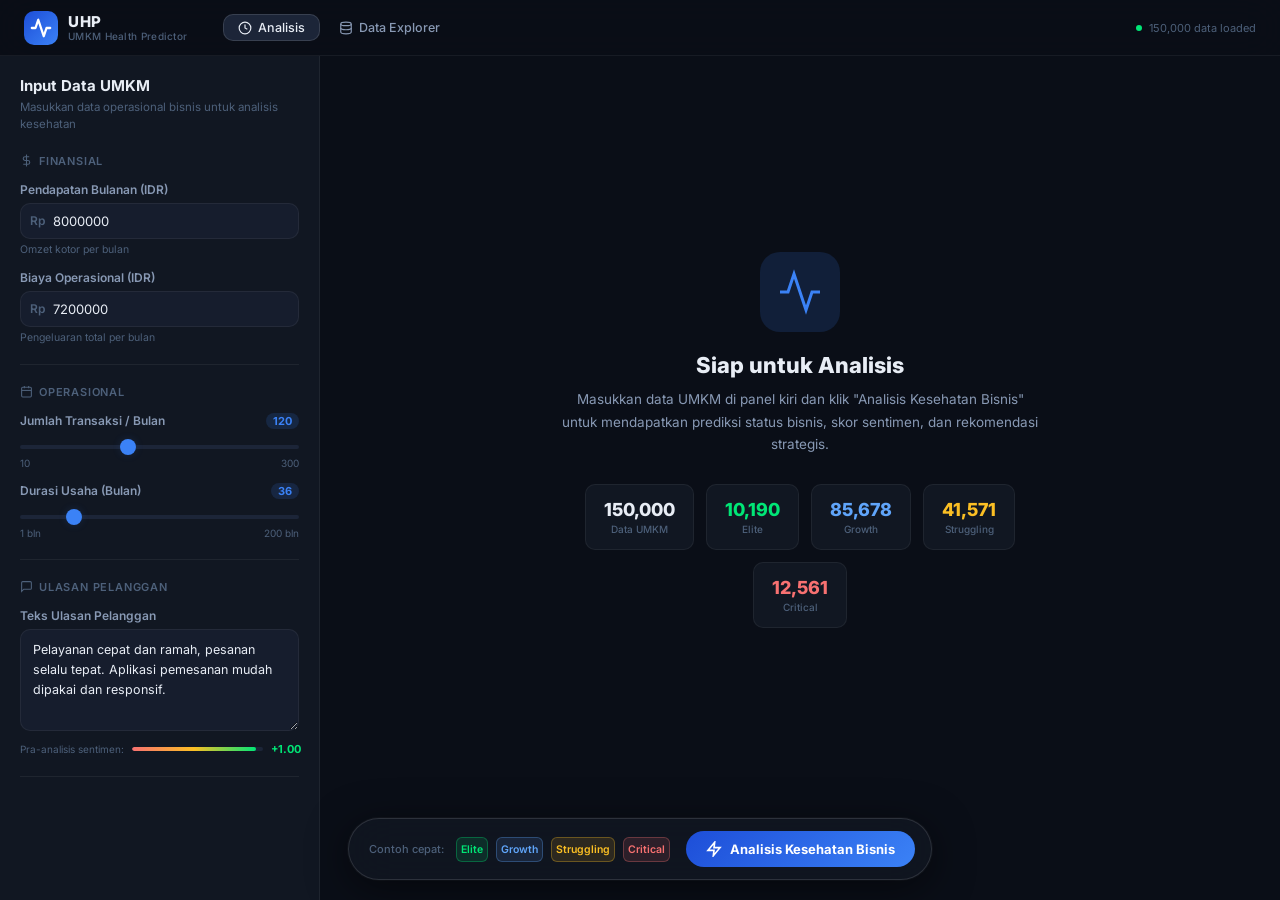
==== index.html @ 436ca7aa "first commit" ====
<!DOCTYPE html>
<html lang="id">
<head>
  <meta charset="UTF-8" />
  <meta name="viewport" content="width=device-width, initial-scale=1.0" />
  <title>UMKM Health Predictor | UHP Dashboard</title>
  <meta name="description" content="Prediksi kesehatan bisnis UMKM menggunakan AI — analisis finansial, sentimen pelanggan, dan klasifikasi status bisnis secara real-time." />
  <link rel="preconnect" href="https://fonts.googleapis.com" />
  <link rel="preconnect" href="https://fonts.gstatic.com" crossorigin />
  <link href="https://fonts.googleapis.com/css2?family=Inter:wght@300;400;500;600;700;800;900&display=swap" rel="stylesheet" />
  <link rel="stylesheet" href="index.css?v=2" />
</head>
<body>
  <!-- Header -->
  <header class="app-header">
    <div class="header-brand">
      <div class="brand-icon">
        <svg width="22" height="22" viewBox="0 0 24 24" fill="none" stroke="currentColor" stroke-width="2.5" stroke-linecap="round" stroke-linejoin="round">
          <polyline points="22 12 18 12 15 21 9 3 6 12 2 12"></polyline>
        </svg>
      </div>
      <div class="brand-text">
        <span class="brand-name">UHP</span>
        <span class="brand-sub">UMKM Health Predictor</span>
      </div>
    </div>
    <nav class="header-nav">
      <button class="nav-btn active" id="navPredict" onclick="switchTab('predict')">
        <svg width="14" height="14" viewBox="0 0 24 24" fill="none" stroke="currentColor" stroke-width="2"><circle cx="12" cy="12" r="10"/><polyline points="12 6 12 12 16 14"/></svg>
        Analisis
      </button>
      <button class="nav-btn" id="navData" onclick="switchTab('data')">
        <svg width="14" height="14" viewBox="0 0 24 24" fill="none" stroke="currentColor" stroke-width="2"><ellipse cx="12" cy="5" rx="9" ry="3"/><path d="M21 12c0 1.66-4 3-9 3s-9-1.34-9-3"/><path d="M3 5v14c0 1.66 4 3 9 3s9-1.34 9-3V5"/></svg>
        Data Explorer
      </button>
    </nav>
    <div class="header-status">
      <div class="status-dot"></div>
      <span id="dataStatus">Memuat data...</span>
    </div>
  </header>

  <!-- Main App -->
  <main class="app-main">
    <!-- ====== TAB: PREDICT ====== -->
    <section class="tab-panel active" id="tabPredict">
      <!-- LEFT SIDEBAR: Input Panel -->
      <aside class="sidebar">
        <div class="sidebar-header">
          <h2 class="sidebar-title">Input Data UMKM</h2>
          <p class="sidebar-desc">Masukkan data operasional bisnis untuk analisis kesehatan</p>
        </div>

        <div class="input-section">
          <div class="section-label">
            <svg width="13" height="13" viewBox="0 0 24 24" fill="none" stroke="currentColor" stroke-width="2"><line x1="12" y1="1" x2="12" y2="23"/><path d="M17 5H9.5a3.5 3.5 0 0 0 0 7h5a3.5 3.5 0 0 1 0 7H6"/></svg>
            Finansial
          </div>

          <div class="form-group">
            <label class="form-label" for="inputRevenue">Pendapatan Bulanan (IDR)</label>
            <div class="input-wrapper currency">
              <span class="input-prefix">Rp</span>
              <input type="number" id="inputRevenue" class="form-input" placeholder="10.000.000" min="0" step="100000" value="8000000" />
            </div>
            <span class="input-hint">Omzet kotor per bulan</span>
          </div>

          <div class="form-group">
            <label class="form-label" for="inputExpenses">Biaya Operasional (IDR)</label>
            <div class="input-wrapper currency">
              <span class="input-prefix">Rp</span>
              <input type="number" id="inputExpenses" class="form-input" placeholder="6.000.000" min="0" step="100000" value="7200000" />
            </div>
            <span class="input-hint">Pengeluaran total per bulan</span>
          </div>
        </div>

        <div class="input-section">
          <div class="section-label">
            <svg width="13" height="13" viewBox="0 0 24 24" fill="none" stroke="currentColor" stroke-width="2"><rect x="3" y="4" width="18" height="18" rx="2" ry="2"/><line x1="16" y1="2" x2="16" y2="6"/><line x1="8" y1="2" x2="8" y2="6"/><line x1="3" y1="10" x2="21" y2="10"/></svg>
            Operasional
          </div>

          <div class="form-group">
            <label class="form-label" for="inputTransactions">
              Jumlah Transaksi / Bulan
              <span class="slider-value" id="transactionVal">120</span>
            </label>
            <input type="range" id="inputTransactions" class="form-slider" min="10" max="300" step="5" value="120" oninput="updateSlider('transaction')" />
            <div class="slider-range"><span>10</span><span>300</span></div>
          </div>

          <div class="form-group">
            <label class="form-label" for="inputTenure">
              Durasi Usaha (Bulan)
              <span class="slider-value" id="tenureVal">36</span>
            </label>
            <input type="range" id="inputTenure" class="form-slider" min="1" max="200" step="1" value="36" oninput="updateSlider('tenure')" />
            <div class="slider-range"><span>1 bln</span><span>200 bln</span></div>
          </div>
        </div>

        <div class="input-section">
          <div class="section-label">
            <svg width="13" height="13" viewBox="0 0 24 24" fill="none" stroke="currentColor" stroke-width="2"><path d="M21 15a2 2 0 0 1-2 2H7l-4 4V5a2 2 0 0 1 2-2h14a2 2 0 0 1 2 2z"></path></svg>
            Ulasan Pelanggan
          </div>

          <div class="form-group">
            <label class="form-label" for="inputReview">Teks Ulasan Pelanggan</label>
            <textarea id="inputReview" class="form-textarea" rows="4" placeholder="Contoh: Pelayanan cepat dan ramah, pesanan selalu tepat. Kualitas produk konsisten dan harga masih masuk akal...">Pelayanan cepat dan ramah, pesanan selalu tepat. Aplikasi pemesanan mudah dipakai dan responsif.</textarea>
            <div class="review-meter">
              <div class="meter-label">Pra-analisis sentimen:</div>
              <div class="meter-bar">
                <div class="meter-fill" id="sentimentMeter"></div>
              </div>
              <span class="meter-score" id="sentimentPreview">+</span>
            </div>
          </div>
        </div>

        </aside>

      <!-- RIGHT MAIN PANEL: Results Dashboard -->
      <div class="main-panel">
        <!-- Empty state / Welcome -->
        <div class="welcome-state" id="welcomeState">
          <div class="welcome-icon">
            <svg width="48" height="48" viewBox="0 0 24 24" fill="none" stroke="currentColor" stroke-width="1.5"><polyline points="22 12 18 12 15 21 9 3 6 12 2 12"></polyline></svg>
          </div>
          <h3>Siap untuk Analisis</h3>
          <p>Masukkan data UMKM di panel kiri dan klik "Analisis Kesehatan Bisnis" untuk mendapatkan prediksi status bisnis, skor sentimen, dan rekomendasi strategis.</p>
          <div class="welcome-stats" id="welcomeStats">
            <div class="ws-card"><span class="ws-num" id="wsTotal">—</span><span class="ws-label">Data UMKM</span></div>
            <div class="ws-card"><span class="ws-num elite-color" id="wsElite">—</span><span class="ws-label">Elite</span></div>
            <div class="ws-card"><span class="ws-num growth-color" id="wsGrowth">—</span><span class="ws-label">Growth</span></div>
            <div class="ws-card"><span class="ws-num struggling-color" id="wsStruggling">—</span><span class="ws-label">Struggling</span></div>
            <div class="ws-card"><span class="ws-num critical-color" id="wsCritical">—</span><span class="ws-label">Critical</span></div>
          </div>
        </div>

        <!-- Results (hidden until analysis) -->
        <div class="results-panel" id="resultsPanel" style="display:none;">

          <!-- Row 1: Metric Cards -->
          <div class="metrics-row">
            <div class="metric-card" id="cardNetProfit">
              <div class="metric-icon profit-icon">
                <svg width="18" height="18" viewBox="0 0 24 24" fill="none" stroke="currentColor" stroke-width="2"><polyline points="23 6 13.5 15.5 8.5 10.5 1 18"/><polyline points="17 6 23 6 23 12"/></svg>
              </div>
              <div class="metric-body">
                <span class="metric-label">Net Profit</span>
                <span class="metric-value" id="metricNetProfit">Rp 0</span>
                <span class="metric-sub" id="metricNPM">Margin: 0%</span>
              </div>
              <div class="metric-trend" id="trendNetProfit"></div>
            </div>

            <div class="metric-card" id="cardSentiment">
              <div class="metric-icon sentiment-icon">
                <svg width="18" height="18" viewBox="0 0 24 24" fill="none" stroke="currentColor" stroke-width="2"><circle cx="12" cy="12" r="10"/><path d="M8 14s1.5 2 4 2 4-2 4-2"/><line x1="9" y1="9" x2="9.01" y2="9"/><line x1="15" y1="9" x2="15.01" y2="9"/></svg>
              </div>
              <div class="metric-body">
                <span class="metric-label">Sentiment Score</span>
                <span class="metric-value" id="metricSentiment">0.00</span>
                <span class="metric-sub" id="metricSentimentLabel">Netral</span>
              </div>
              <div class="sentiment-gauge-mini" id="sentimentGauge"></div>
            </div>

            <div class="metric-card" id="cardBurnRate">
              <div class="metric-icon burn-icon">
                <svg width="18" height="18" viewBox="0 0 24 24" fill="none" stroke="currentColor" stroke-width="2"><path d="M8.5 14.5A2.5 2.5 0 0 0 11 12c0-1.38-.5-2-1-3-1.072-2.143-.224-4.054 2-6 .5 2.5 2 4.9 4 6.5 2 1.6 3 3.5 3 5.5a7 7 0 1 1-14 0c0-1.153.433-2.294 1-3a2.5 2.5 0 0 0 2.5 2.5z"></path></svg>
              </div>
              <div class="metric-body">
                <span class="metric-label">Burn Rate Ratio</span>
                <span class="metric-value" id="metricBurnRate">0.00</span>
                <span class="metric-sub" id="metricBurnLabel">—</span>
              </div>
              <div class="metric-bar-mini">
                <div class="metric-bar-fill" id="burnRateBar"></div>
              </div>
            </div>
          </div>

          <!-- Row 2: Health Badge -->
          <div class="health-section">
            <div class="health-badge-card">
              <div class="badge-left">
                <div class="badge-label">Status Kesehatan Bisnis</div>
                <div class="health-badge" id="healthBadge">
                  <span class="badge-status-text" id="badgeText">—</span>
                </div>
                <div class="badge-desc" id="badgeDesc">—</div>
                <div class="badge-model-tag">
                  <svg width="10" height="10" viewBox="0 0 24 24" fill="none" stroke="currentColor" stroke-width="2"><circle cx="12" cy="12" r="10"/><line x1="12" y1="8" x2="12" y2="12"/><line x1="12" y1="16" x2="12.01" y2="16"/></svg>
                  Random Forest + XGBoost Ensemble
                </div>
              </div>
              <div class="badge-right">
                <div class="confidence-ring-container">
                  <svg class="confidence-svg" viewBox="0 0 120 120" width="120" height="120">
                    <circle class="ring-track" cx="60" cy="60" r="50" />
                    <circle class="ring-fill" id="confidenceRing" cx="60" cy="60" r="50"
                      stroke-dasharray="314" stroke-dashoffset="314" />
                  </svg>
                  <div class="confidence-center">
                    <span class="conf-pct" id="confidencePct">0%</span>
                    <span class="conf-label">Confidence</span>
                  </div>
                </div>
              </div>
            </div>
          </div>

          <!-- Row 3: Feature Importance + Insights -->
          <div class="bottom-row">
            <!-- Feature Importance Chart -->
            <div class="chart-card">
              <div class="card-header">
                <div class="card-title">
                  <svg width="14" height="14" viewBox="0 0 24 24" fill="none" stroke="currentColor" stroke-width="2"><line x1="18" y1="20" x2="18" y2="10"/><line x1="12" y1="20" x2="12" y2="4"/><line x1="6" y1="20" x2="6" y2="14"/></svg>
                  Feature Importance
                </div>
                <span class="card-subtitle">Faktor dominan prediksi</span>
              </div>
              <div class="chart-body" id="featureChart"></div>
            </div>

            <!-- Actionable Insights -->
            <div class="insights-card" id="insightsCard">
              <div class="card-header">
                <div class="card-title">
                  <svg width="14" height="14" viewBox="0 0 24 24" fill="none" stroke="currentColor" stroke-width="2"><circle cx="12" cy="12" r="10"/><line x1="12" y1="8" x2="12" y2="12"/><line x1="12" y1="16" x2="12.01" y2="16"/></svg>
                  Insight & Rekomendasi
                </div>
              </div>
              <div class="insight-body">
                <div class="insight-icon-big" id="insightIconBig"></div>
                <p class="insight-text" id="insightText">—</p>
                <div class="insight-actions" id="insightActions"></div>
              </div>
            </div>
          </div>
        </div>
      </div>
    </section>

    <!-- ====== FLOATING ACTION CARD ====== -->
    <div class="floating-action-card" id="floatingAction">
      <div class="fac-quick">
        <span class="fac-label">Contoh cepat:</span>
        <button onclick="quickFill('elite')" class="quick-btn elite">Elite</button>
        <button onclick="quickFill('growth')" class="quick-btn growth">Growth</button>
        <button onclick="quickFill('struggling')" class="quick-btn struggling">Struggling</button>
        <button onclick="quickFill('critical')" class="quick-btn critical">Critical</button>
      </div>
      <button class="analyze-btn" id="analyzeBtn" onclick="analyzeUMKM()">
        <span class="btn-icon">
          <svg width="16" height="16" viewBox="0 0 24 24" fill="none" stroke="currentColor" stroke-width="2.5"><polygon points="13 2 3 14 12 14 11 22 21 10 12 10 13 2"></polygon></svg>
        </span>
        <span class="btn-text">Analisis Kesehatan Bisnis</span>
        <div class="btn-loader" id="btnLoader"></div>
      </button>
    </div>

    <section class="tab-panel" id="tabData">
      <div class="explorer-layout">
        <!-- Summary Cards -->
        <div class="explorer-header">
          <h2 class="explorer-title">Data Explorer</h2>
          <p class="explorer-desc">Dataset UMKM sintetis — 150.000 entri bisnis</p>

          <div class="explorer-stats">
            <div class="exp-stat-card elite-border">
              <div class="exp-stat-num elite-color" id="expElite">—</div>
              <div class="exp-stat-label">Elite</div>
              <div class="exp-stat-bar"><div class="exp-bar-fill elite-bg" id="expEliteBar"></div></div>
            </div>
            <div class="exp-stat-card growth-border">
              <div class="exp-stat-num growth-color" id="expGrowth">—</div>
              <div class="exp-stat-label">Growth</div>
              <div class="exp-bar-fill growth-bg" id="expGrowthBar" style="height:4px;border-radius:2px;width:0%;margin-top:6px;"></div>
            </div>
            <div class="exp-stat-card struggling-border">
              <div class="exp-stat-num struggling-color" id="expStruggling">—</div>
              <div class="exp-stat-label">Struggling</div>
              <div class="exp-bar-fill struggling-bg" id="expStrugglingBar" style="height:4px;border-radius:2px;width:0%;margin-top:6px;"></div>
            </div>
            <div class="exp-stat-card critical-border">
              <div class="exp-stat-num critical-color" id="expCritical">—</div>
              <div class="exp-stat-label">Critical</div>
              <div class="exp-bar-fill critical-bg" id="expCriticalBar" style="height:4px;border-radius:2px;width:0%;margin-top:6px;"></div>
            </div>
          </div>
        </div>

        <!-- Filter Bar -->
        <div class="filter-bar">
          <div class="search-wrapper">
            <svg width="14" height="14" viewBox="0 0 24 24" fill="none" stroke="currentColor" stroke-width="2"><circle cx="11" cy="11" r="8"/><line x1="21" y1="21" x2="16.65" y2="16.65"/></svg>
            <input type="text" class="search-input" id="searchInput" placeholder="Cari ulasan, kelas..." oninput="filterData()" />
          </div>
          <select class="filter-select" id="classFilter" onchange="filterData()">
            <option value="">Semua Kelas</option>
            <option value="Elite">Elite</option>
            <option value="Growth">Growth</option>
            <option value="Struggling">Struggling</option>
            <option value="Critical">Critical</option>
          </select>
          <span class="filter-count" id="filterCount">—</span>
        </div>

        <!-- Data Table -->
        <div class="table-wrapper">
          <table class="data-table" id="dataTable">
            <thead>
              <tr>
                <th>ID</th>
                <th>Revenue</th>
                <th>NPM %</th>
                <th>Burn Rate</th>
                <th>Transaksi</th>
                <th>Rating</th>
                <th>Sentimen</th>
                <th>Kelas</th>
                <th>Ulasan</th>
              </tr>
            </thead>
            <tbody id="tableBody">
              <tr><td colspan="9" class="table-loading">Memuat data CSV...</td></tr>
            </tbody>
          </table>
        </div>

        <!-- Pagination -->
        <div class="pagination" id="pagination">
          <button class="page-btn" id="prevBtn" onclick="changePage(-1)">← Sebelumnya</button>
          <span class="page-info" id="pageInfo">Halaman 1</span>
          <button class="page-btn" id="nextBtn" onclick="changePage(1)">Berikutnya →</button>
        </div>
      </div>
    </section>
  </main>

  <script src="app.js?v=2"></script>
</body>
</html>
---- index.css ----
/* =============================================
   UMKM Health Predictor — Design System
   ============================================= */

/* --- Tokens & Variables --- */
:root {
  --bg-base: #0a0e17;
  --bg-panel: #111722;
  --bg-surface: #161d2d;
  --bg-elevated: #1c2538;
  --bg-hover: #212d42;

  --border-subtle: rgba(255,255,255,0.06);
  --border-strong: rgba(255,255,255,0.12);

  --text-primary: #e8edf5;
  --text-secondary: #8899b4;
  --text-muted: #4d607a;
  --text-inverse: #0a0e17;

  --accent-brand: #3b82f6;
  --accent-brand-dim: rgba(59, 130, 246, 0.15);

  /* Status Colors */
  --elite: #00e676;
  --elite-dim: rgba(0, 230, 118, 0.12);
  --elite-glow: rgba(0, 230, 118, 0.4);

  --growth: #60a5fa;
  --growth-dim: rgba(96, 165, 250, 0.12);
  --growth-glow: rgba(96, 165, 250, 0.4);

  --struggling: #fbbf24;
  --struggling-dim: rgba(251, 191, 36, 0.12);
  --struggling-glow: rgba(251, 191, 36, 0.4);

  --critical: #f87171;
  --critical-dim: rgba(248, 113, 113, 0.12);
  --critical-glow: rgba(248, 113, 113, 0.4);

  --radius-sm: 6px;
  --radius-md: 10px;
  --radius-lg: 14px;
  --radius-xl: 20px;

  --font: 'Inter', -apple-system, BlinkMacSystemFont, sans-serif;
  --shadow-card: 0 4px 24px rgba(0,0,0,0.4);
  --shadow-glow: 0 0 32px;
  --transition: all 0.2s cubic-bezier(0.4,0,0.2,1);
}

/* --- Reset & Base --- */
*, *::before, *::after { box-sizing: border-box; margin: 0; padding: 0; }

html { font-size: 14px; scroll-behavior: smooth; }

body {
  font-family: var(--font);
  background: var(--bg-base);
  color: var(--text-primary);
  min-height: 100vh;
  display: flex;
  flex-direction: column;
  overflow-x: hidden;
}

::-webkit-scrollbar { width: 5px; height: 5px; }
::-webkit-scrollbar-track { background: var(--bg-base); }
::-webkit-scrollbar-thumb { background: var(--bg-elevated); border-radius: 3px; }

/* =============================================
   HEADER
   ============================================= */
.app-header {
  position: sticky;
  top: 0;
  z-index: 100;
  display: flex;
  align-items: center;
  gap: 16px;
  padding: 0 24px;
  height: 56px;
  background: rgba(10, 14, 23, 0.9);
  backdrop-filter: blur(20px);
  -webkit-backdrop-filter: blur(20px);
  border-bottom: 1px solid var(--border-subtle);
}

.header-brand {
  display: flex;
  align-items: center;
  gap: 10px;
  flex-shrink: 0;
}

.brand-icon {
  width: 34px;
  height: 34px;
  background: linear-gradient(135deg, #1d4ed8, #3b82f6);
  border-radius: var(--radius-md);
  display: flex;
  align-items: center;
  justify-content: center;
  color: white;
  flex-shrink: 0;
}

.brand-text { display: flex; flex-direction: column; line-height: 1; gap: 2px; }
.brand-name { font-size: 15px; font-weight: 800; color: var(--text-primary); letter-spacing: 0.5px; }
.brand-sub { font-size: 10px; color: var(--text-muted); font-weight: 500; letter-spacing: 0.3px; }

.header-nav {
  display: flex;
  gap: 4px;
  margin-left: 20px;
}

.nav-btn {
  display: flex;
  align-items: center;
  gap: 6px;
  padding: 5px 14px;
  background: transparent;
  border: 1px solid transparent;
  border-radius: var(--radius-md);
  color: var(--text-secondary);
  font-family: var(--font);
  font-size: 12.5px;
  font-weight: 500;
  cursor: pointer;
  transition: var(--transition);
}

.nav-btn:hover { color: var(--text-primary); background: var(--bg-elevated); }
.nav-btn.active {
  color: var(--text-primary);
  background: var(--bg-elevated);
  border-color: var(--border-strong);
}

.header-status {
  margin-left: auto;
  display: flex;
  align-items: center;
  gap: 7px;
  font-size: 11px;
  color: var(--text-muted);
}

.status-dot {
  width: 6px;
  height: 6px;
  border-radius: 50%;
  background: var(--struggling);
  animation: pulse 2s infinite;
}

.status-dot.ready { background: var(--elite); animation: none; }

@keyframes pulse {
  0%, 100% { opacity: 1; }
  50% { opacity: 0.3; }
}

/* =============================================
   MAIN LAYOUT
   ============================================= */
.app-main {
  flex: 1;
  display: flex;
  flex-direction: column;
  overflow: auto;
}

.tab-panel {
  display: none;
  flex: 1;
  min-height: 0;
}

.tab-panel.active {
  display: flex;
}

#tabPredict {
  flex-direction: row;
  height: calc(100vh - 56px);
}

#tabData {
  flex-direction: column;
  overflow-y: auto;
}

/* =============================================
   SIDEBAR
   ============================================= */
.sidebar {
  width: 320px;
  flex-shrink: 0;
  background: var(--bg-panel);
  border-right: 1px solid var(--border-subtle);
  display: flex;
  flex-direction: column;
  gap: 0;
  overflow-y: auto;
  padding: 20px;
}

.sidebar-header { margin-bottom: 20px; }
.sidebar-title { font-size: 15px; font-weight: 700; color: var(--text-primary); margin-bottom: 4px; }
.sidebar-desc { font-size: 11.5px; color: var(--text-muted); line-height: 1.5; }

.input-section {
  margin-bottom: 20px;
  padding-bottom: 20px;
  border-bottom: 1px solid var(--border-subtle);
}

.section-label {
  display: flex;
  align-items: center;
  gap: 6px;
  font-size: 11px;
  font-weight: 600;
  color: var(--text-muted);
  letter-spacing: 0.8px;
  text-transform: uppercase;
  margin-bottom: 14px;
}

.form-group { margin-bottom: 14px; }
.form-group:last-child { margin-bottom: 0; }

.form-label {
  display: flex;
  align-items: center;
  justify-content: space-between;
  font-size: 12px;
  font-weight: 600;
  color: var(--text-secondary);
  margin-bottom: 6px;
}

.input-wrapper {
  position: relative;
  display: flex;
  align-items: center;
}

.input-prefix {
  position: absolute;
  left: 10px;
  font-size: 12px;
  font-weight: 600;
  color: var(--text-muted);
  pointer-events: none;
}

.form-input {
  width: 100%;
  padding: 9px 12px 9px 32px;
  background: var(--bg-surface);
  border: 1px solid var(--border-subtle);
  border-radius: var(--radius-md);
  color: var(--text-primary);
  font-family: var(--font);
  font-size: 13px;
  transition: var(--transition);
  outline: none;
  -moz-appearance: textfield;
  appearance: textfield;
}

.form-input::-webkit-inner-spin-button,
.form-input::-webkit-outer-spin-button { -webkit-appearance: none; }

.form-input:focus {
  border-color: var(--accent-brand);
  background: var(--bg-elevated);
  box-shadow: 0 0 0 3px var(--accent-brand-dim);
}

.input-hint {
  font-size: 10.5px;
  color: var(--text-muted);
  margin-top: 4px;
  display: block;
}

/* Slider */
.form-slider {
  width: 100%;
  height: 4px;
  -webkit-appearance: none;
  appearance: none;
  background: var(--bg-elevated);
  border-radius: 2px;
  outline: none;
  margin: 6px 0;
  cursor: pointer;
}

.form-slider::-webkit-slider-thumb {
  -webkit-appearance: none;
  width: 16px;
  height: 16px;
  border-radius: 50%;
  background: var(--accent-brand);
  cursor: pointer;
  box-shadow: 0 0 8px var(--accent-brand-dim);
  transition: var(--transition);
}

.form-slider::-webkit-slider-thumb:hover {
  transform: scale(1.2);
  box-shadow: 0 0 12px rgba(59,130,246,0.5);
}

.slider-value {
  font-size: 11px;
  font-weight: 700;
  color: var(--accent-brand);
  background: var(--accent-brand-dim);
  padding: 1px 7px;
  border-radius: 10px;
}

.slider-range {
  display: flex;
  justify-content: space-between;
  font-size: 10px;
  color: var(--text-muted);
  margin-top: 2px;
}

/* Textarea */
.form-textarea {
  width: 100%;
  padding: 10px 12px;
  background: var(--bg-surface);
  border: 1px solid var(--border-subtle);
  border-radius: var(--radius-md);
  color: var(--text-primary);
  font-family: var(--font);
  font-size: 12.5px;
  line-height: 1.6;
  resize: vertical;
  outline: none;
  transition: var(--transition);
}

.form-textarea:focus {
  border-color: var(--accent-brand);
  background: var(--bg-elevated);
  box-shadow: 0 0 0 3px var(--accent-brand-dim);
}

/* Sentiment Meter */
.review-meter { margin-top: 8px; display: flex; align-items: center; gap: 8px; }
.meter-label { font-size: 10px; color: var(--text-muted); flex-shrink: 0; }
.meter-bar {
  flex: 1;
  height: 4px;
  background: var(--bg-elevated);
  border-radius: 2px;
  overflow: hidden;
}
.meter-fill {
  height: 100%;
  width: 50%;
  background: linear-gradient(90deg, var(--critical), var(--struggling), var(--elite));
  border-radius: 2px;
  transition: width 0.4s ease;
}
.meter-score { font-size: 11px; font-weight: 700; color: var(--text-secondary); width: 28px; text-align: right; }

/* Analyze Button */
.analyze-btn {
  width: 100%;
  display: flex;
  align-items: center;
  justify-content: center;
  gap: 8px;
  padding: 13px;
  background: linear-gradient(135deg, #1d4ed8, #3b82f6);
  border: none;
  border-radius: var(--radius-lg);
  color: white;
  font-family: var(--font);
  font-size: 13.5px;
  font-weight: 700;
  cursor: pointer;
  transition: var(--transition);
  position: relative;
  overflow: hidden;
  margin-top: 4px;
}

.analyze-btn::before {
  content: '';
  position: absolute;
  inset: 0;
  background: linear-gradient(135deg, #2563eb, #60a5fa);
  opacity: 0;
  transition: opacity 0.2s;
}

.analyze-btn:hover::before { opacity: 1; }
.analyze-btn:hover { transform: translateY(-1px); box-shadow: 0 8px 24px rgba(59,130,246,0.4); }
.analyze-btn:active { transform: translateY(0); }

.btn-icon { position: relative; z-index: 1; display: flex; }
.btn-text { position: relative; z-index: 1; }

.btn-loader {
  position: absolute;
  right: 14px;
  width: 16px;
  height: 16px;
  border: 2px solid rgba(255,255,255,0.3);
  border-top-color: white;
  border-radius: 50%;
  display: none;
  animation: spin 0.8s linear infinite;
}

@keyframes spin { to { transform: rotate(360deg); } }

.analyze-btn.loading .btn-loader { display: block; }
.analyze-btn.loading .btn-icon { display: none; }

/* Quick Fill */
.quick-fill { margin-top: 12px; }
.quick-fill-label { font-size: 10.5px; color: var(--text-muted); margin-bottom: 6px; }
.quick-btns { display: grid; grid-template-columns: repeat(4, 1fr); gap: 6px; }

.quick-btn {
  padding: 5px 4px;
  border-radius: var(--radius-sm);
  border: 1px solid;
  font-family: var(--font);
  font-size: 10.5px;
  font-weight: 600;
  cursor: pointer;
  transition: var(--transition);
}

.quick-btn.elite { background: var(--elite-dim); border-color: rgba(0,230,118,0.3); color: var(--elite); }
.quick-btn.growth { background: var(--growth-dim); border-color: rgba(96,165,250,0.3); color: var(--growth); }
.quick-btn.struggling { background: var(--struggling-dim); border-color: rgba(251,191,36,0.3); color: var(--struggling); }
.quick-btn.critical { background: var(--critical-dim); border-color: rgba(248,113,113,0.3); color: var(--critical); }
.quick-btn:hover { filter: brightness(1.3); }

/* =============================================
   MAIN PANEL
   ============================================= */
.main-panel {
  flex: 1;
  overflow-y: auto;
  padding: 24px;
  padding-bottom: 100px; /* room for floating action card */
  display: flex;
  flex-direction: column;
}

/* Welcome State */
.welcome-state {
  flex: 1;
  display: flex;
  flex-direction: column;
  align-items: center;
  justify-content: center;
  text-align: center;
  padding: 40px;
  max-width: 560px;
  margin: auto;
}

.welcome-icon {
  width: 80px;
  height: 80px;
  background: var(--accent-brand-dim);
  border-radius: var(--radius-xl);
  display: flex;
  align-items: center;
  justify-content: center;
  color: var(--accent-brand);
  margin-bottom: 20px;
}

.welcome-state h3 { font-size: 22px; font-weight: 800; margin-bottom: 10px; }
.welcome-state p { color: var(--text-secondary); font-size: 13.5px; line-height: 1.7; margin-bottom: 28px; }

.welcome-stats {
  display: flex;
  gap: 12px;
  flex-wrap: wrap;
  justify-content: center;
}

.ws-card {
  background: var(--bg-panel);
  border: 1px solid var(--border-subtle);
  border-radius: var(--radius-md);
  padding: 14px 18px;
  display: flex;
  flex-direction: column;
  gap: 3px;
  min-width: 80px;
}

.ws-num { font-size: 18px; font-weight: 800; }
.ws-label { font-size: 10px; color: var(--text-muted); font-weight: 500; }

/* Results Panel */
.results-panel {
  display: flex;
  flex-direction: column;
  gap: 20px;
  flex: 1;
}

/* Metric Cards */
.metrics-row {
  display: grid;
  grid-template-columns: repeat(3, 1fr);
  gap: 16px;
}

.metric-card {
  background: var(--bg-panel);
  border: 1px solid var(--border-subtle);
  border-radius: var(--radius-lg);
  padding: 18px;
  display: flex;
  gap: 14px;
  align-items: flex-start;
  transition: var(--transition);
  position: relative;
  overflow: hidden;
  clip-path: inset(0 round var(--radius-lg));
}

.metric-card::before {
  content: '';
  position: absolute;
  top: 0; left: 0; right: 0;
  height: 2px;
  background: var(--metric-accent, var(--accent-brand));
  opacity: 0;
  transition: opacity 0.3s;
}

.metric-card.updated::before { opacity: 1; }

.metric-icon {
  width: 38px;
  height: 38px;
  border-radius: var(--radius-md);
  display: flex;
  align-items: center;
  justify-content: center;
  flex-shrink: 0;
}

.profit-icon { background: rgba(0,230,118,0.12); color: var(--elite); }
.sentiment-icon { background: rgba(96,165,250,0.12); color: var(--growth); }
.burn-icon { background: rgba(251,191,36,0.12); color: var(--struggling); }

.metric-body { flex: 1; min-width: 0; }
.metric-label { font-size: 10.5px; color: var(--text-muted); font-weight: 500; display: block; margin-bottom: 4px; }
.metric-value { font-size: 18px; font-weight: 800; display: block; margin-bottom: 2px; }
.metric-sub { font-size: 11px; color: var(--text-muted); display: block; }

.metric-trend {
  font-size: 11px;
  font-weight: 700;
  align-self: flex-start;
  padding: 2px 6px;
  border-radius: var(--radius-sm);
}

.sentiment-gauge-mini {
  width: 100%;
  height: 4px;
  background: var(--bg-elevated);
  border-radius: 2px;
  margin-top: 8px;
  overflow: hidden;
  position: relative;
}

.metric-bar-mini {
  width: 100%;
  height: 4px;
  background: var(--bg-elevated);
  border-radius: 2px;
  margin-top: 8px;
  overflow: hidden;
}

.metric-bar-fill {
  height: 100%;
  border-radius: 2px;
  transition: width 0.6s ease;
}

/* Health Badge */
.health-section { display: contents; }

.health-badge-card {
  background: var(--bg-panel);
  border: 1px solid var(--border-subtle);
  border-radius: var(--radius-xl);
  padding: 28px 32px;
  display: flex;
  gap: 32px;
  align-items: center;
  position: relative;
  overflow: hidden;
  transition: var(--transition);
}

.health-badge-card::before {
  content: '';
  position: absolute;
  inset: 0;
  opacity: 0.04;
  background: radial-gradient(circle at 70% 50%, var(--badge-color, #3b82f6), transparent 60%);
  pointer-events: none;
}

.badge-left { flex: 1; }
.badge-label { font-size: 11px; color: var(--text-muted); font-weight: 500; text-transform: uppercase; letter-spacing: 0.8px; margin-bottom: 12px; }

.health-badge {
  margin-bottom: 10px;
}

.badge-status-text {
  font-size: 48px;
  font-weight: 900;
  letter-spacing: -1px;
  line-height: 1;
  text-shadow: 0 0 40px currentColor;
  display: block;
}

.badge-desc {
  font-size: 13px;
  color: var(--text-secondary);
  line-height: 1.6;
  max-width: 400px;
  margin-bottom: 14px;
}

.badge-model-tag {
  display: inline-flex;
  align-items: center;
  gap: 5px;
  font-size: 10px;
  color: var(--text-muted);
  background: var(--bg-surface);
  border: 1px solid var(--border-subtle);
  padding: 4px 10px;
  border-radius: 20px;
}

.badge-right { flex-shrink: 0; }

/* Confidence Ring */
.confidence-ring-container {
  position: relative;
  display: flex;
  align-items: center;
  justify-content: center;
}

.confidence-svg { transform: rotate(-90deg); }

.ring-track {
  fill: none;
  stroke: var(--bg-elevated);
  stroke-width: 8;
}

.ring-fill {
  fill: none;
  stroke-width: 8;
  stroke-linecap: round;
  stroke: var(--elite);
  transition: stroke-dashoffset 1s cubic-bezier(0.4,0,0.2,1), stroke 0.4s;
}

.confidence-center {
  position: absolute;
  display: flex;
  flex-direction: column;
  align-items: center;
  gap: 2px;
}

.conf-pct { font-size: 22px; font-weight: 900; line-height: 1; }
.conf-label { font-size: 9px; color: var(--text-muted); font-weight: 500; text-transform: uppercase; letter-spacing: 0.5px; }

/* Bottom Row */
.bottom-row {
  display: grid;
  grid-template-columns: 1.2fr 1fr;
  gap: 16px;
}

.chart-card, .insights-card {
  background: var(--bg-panel);
  border: 1px solid var(--border-subtle);
  border-radius: var(--radius-lg);
  padding: 20px;
  display: flex;
  flex-direction: column;
}

.card-header {
  display: flex;
  align-items: flex-start;
  justify-content: space-between;
  margin-bottom: 16px;
}

.card-title {
  display: flex;
  align-items: center;
  gap: 6px;
  font-size: 12.5px;
  font-weight: 700;
  color: var(--text-primary);
}

.card-subtitle { font-size: 10.5px; color: var(--text-muted); margin-top: 2px; }

.chart-body { flex: 1; display: flex; flex-direction: column; gap: 10px; }

/* Feature Importance Bars */
.fi-row {
  display: flex;
  align-items: center;
  gap: 10px;
}

.fi-label {
  width: 110px;
  font-size: 11px;
  color: var(--text-secondary);
  flex-shrink: 0;
  text-align: right;
}

.fi-bar-track {
  flex: 1;
  height: 8px;
  background: var(--bg-elevated);
  border-radius: 4px;
  overflow: hidden;
}

.fi-bar-fill {
  height: 100%;
  border-radius: 4px;
  transition: width 0.8s cubic-bezier(0.4,0,0.2,1);
}

.fi-pct {
  width: 32px;
  font-size: 11px;
  font-weight: 700;
  color: var(--text-secondary);
  text-align: right;
  flex-shrink: 0;
}

/* Insights */
.insight-body { flex: 1; display: flex; flex-direction: column; gap: 12px; }
.insight-icon-big { font-size: 32px; line-height: 1; }
.insight-text { font-size: 13px; color: var(--text-secondary); line-height: 1.7; }

.insight-actions { display: flex; flex-direction: column; gap: 6px; margin-top: 4px; }

.insight-action-item {
  display: flex;
  align-items: center;
  gap: 8px;
  padding: 8px 10px;
  background: var(--bg-surface);
  border-radius: var(--radius-md);
  border: 1px solid var(--border-subtle);
  font-size: 11.5px;
  color: var(--text-secondary);
}

.insight-action-item .tag {
  font-size: 9.5px;
  font-weight: 700;
  padding: 2px 6px;
  border-radius: 4px;
  text-transform: uppercase;
  flex-shrink: 0;
}

/* Color Helpers */
.elite-color { color: var(--elite) !important; }
.growth-color { color: var(--growth) !important; }
.struggling-color { color: var(--struggling) !important; }
.critical-color { color: var(--critical) !important; }

.elite-bg { background: var(--elite) !important; }
.growth-bg { background: var(--growth) !important; }
.struggling-bg { background: var(--struggling) !important; }
.critical-bg { background: var(--critical) !important; }

/* =============================================
   DATA EXPLORER
   ============================================= */
.explorer-layout {
  display: flex;
  flex-direction: column;
  padding: 24px;
  gap: 20px;
  max-width: 1400px;
  width: 100%;
  margin: 0 auto;
}

.explorer-header { margin-bottom: 20px; }
.explorer-title { font-size: 20px; font-weight: 800; margin-bottom: 4px; }
.explorer-desc { font-size: 12.5px; color: var(--text-muted); margin-bottom: 20px; }

.explorer-stats {
  display: grid;
  grid-template-columns: repeat(4, 1fr);
  gap: 14px;
}

.exp-stat-card {
  background: var(--bg-panel);
  border: 1px solid var(--border-subtle);
  border-radius: var(--radius-lg);
  padding: 18px 20px;
  border-left: 3px solid;
}

.elite-border { border-left-color: var(--elite); }
.growth-border { border-left-color: var(--growth); }
.struggling-border { border-left-color: var(--struggling); }
.critical-border { border-left-color: var(--critical); }

.exp-stat-num { font-size: 24px; font-weight: 900; margin-bottom: 4px; }
.exp-stat-label { font-size: 11px; color: var(--text-muted); font-weight: 500; }

/* Filter Bar */
.filter-bar {
  display: flex;
  align-items: center;
  gap: 12px;
}

.search-wrapper {
  position: relative;
  display: flex;
  align-items: center;
  flex: 1;
  max-width: 320px;
}

.search-wrapper svg {
  position: absolute;
  left: 10px;
  color: var(--text-muted);
  pointer-events: none;
}

.search-input {
  width: 100%;
  padding: 8px 12px 8px 32px;
  background: var(--bg-panel);
  border: 1px solid var(--border-subtle);
  border-radius: var(--radius-md);
  color: var(--text-primary);
  font-family: var(--font);
  font-size: 12.5px;
  outline: none;
  transition: var(--transition);
}

.search-input:focus { border-color: var(--accent-brand); }

.filter-select {
  padding: 8px 12px;
  background: var(--bg-panel);
  border: 1px solid var(--border-subtle);
  border-radius: var(--radius-md);
  color: var(--text-primary);
  font-family: var(--font);
  font-size: 12.5px;
  outline: none;
  cursor: pointer;
}

.filter-count {
  font-size: 11px;
  color: var(--text-muted);
  white-space: nowrap;
}

/* Table */
.table-wrapper {
  background: var(--bg-panel);
  border: 1px solid var(--border-subtle);
  border-radius: var(--radius-lg);
  overflow: hidden;
}

.data-table {
  width: 100%;
  border-collapse: collapse;
  font-size: 12px;
}

.data-table th {
  background: var(--bg-surface);
  padding: 11px 14px;
  text-align: left;
  font-size: 10.5px;
  font-weight: 700;
  color: var(--text-muted);
  text-transform: uppercase;
  letter-spacing: 0.6px;
  border-bottom: 1px solid var(--border-subtle);
  white-space: nowrap;
}

.data-table td {
  padding: 10px 14px;
  border-bottom: 1px solid var(--border-subtle);
  color: var(--text-secondary);
  vertical-align: middle;
}

.data-table tbody tr:last-child td { border-bottom: none; }
.data-table tbody tr:hover td { background: var(--bg-surface); }

.table-loading {
  text-align: center;
  color: var(--text-muted);
  padding: 40px !important;
}

.review-cell {
  max-width: 260px;
  overflow: hidden;
  text-overflow: ellipsis;
  white-space: nowrap;
  color: var(--text-muted);
  font-size: 11px;
}

.class-badge {
  display: inline-block;
  padding: 2px 8px;
  border-radius: 10px;
  font-size: 10.5px;
  font-weight: 700;
  text-transform: uppercase;
}

.class-elite { background: var(--elite-dim); color: var(--elite); }
.class-growth { background: var(--growth-dim); color: var(--growth); }
.class-struggling { background: var(--struggling-dim); color: var(--struggling); }
.class-critical { background: var(--critical-dim); color: var(--critical); }

/* Pagination */
.pagination {
  display: flex;
  align-items: center;
  justify-content: center;
  gap: 16px;
}

.page-btn {
  padding: 7px 16px;
  background: var(--bg-panel);
  border: 1px solid var(--border-subtle);
  border-radius: var(--radius-md);
  color: var(--text-secondary);
  font-family: var(--font);
  font-size: 12px;
  font-weight: 600;
  cursor: pointer;
  transition: var(--transition);
}

.page-btn:hover { background: var(--bg-elevated); color: var(--text-primary); border-color: var(--border-strong); }
.page-btn:disabled { opacity: 0.4; cursor: not-allowed; }

.page-info { font-size: 12px; color: var(--text-muted); }

/* =============================================
   FLOATING ACTION CARD
   ============================================= */
.floating-action-card {
  position: fixed;
  bottom: 20px;
  left: 50%;
  transform: translateX(-50%);
  z-index: 200;
  display: flex;
  align-items: center;
  gap: 16px;
  padding: 12px 16px 12px 20px;
  background: rgba(17, 23, 34, 0.85);
  backdrop-filter: blur(24px);
  -webkit-backdrop-filter: blur(24px);
  border: 1px solid var(--border-strong);
  border-radius: 999px;
  box-shadow: 0 8px 40px rgba(0,0,0,0.5), 0 0 0 1px rgba(255,255,255,0.04);
  transition: opacity 0.25s, transform 0.25s;
  white-space: nowrap;
}

.floating-action-card.hidden {
  opacity: 0;
  pointer-events: none;
  transform: translateX(-50%) translateY(12px);
}

.fac-quick {
  display: flex;
  align-items: center;
  gap: 8px;
}

.fac-label {
  font-size: 11px;
  color: var(--text-muted);
  font-weight: 500;
  margin-right: 4px;
}

/* Override analyze-btn width inside floating card */
.floating-action-card .analyze-btn {
  width: auto;
  padding: 10px 20px;
  border-radius: 999px;
  font-size: 13px;
  margin-top: 0;
  flex-shrink: 0;
}

/* Separator between quick-fill and button */
.fac-divider {
  width: 1px;
  height: 24px;
  background: var(--border-strong);
  flex-shrink: 0;
}

/* =============================================
   ANIMATIONS & STATES
   ============================================= */
@keyframes fadeIn { from { opacity: 0; transform: translateY(8px); } to { opacity: 1; transform: translateY(0); } }
@keyframes slideIn { from { opacity: 0; transform: translateX(-10px); } to { opacity: 1; transform: translateX(0); } }
@keyframes glowPulse { 0%, 100% { box-shadow: 0 0 20px var(--badge-glow, transparent); } 50% { box-shadow: 0 0 40px var(--badge-glow, transparent); } }

.results-panel { animation: fadeIn 0.4s ease; }
.metric-card { animation: fadeIn 0.3s ease backwards; }
.metric-card:nth-child(1) { animation-delay: 0.05s; }
.metric-card:nth-child(2) { animation-delay: 0.1s; }
.metric-card:nth-child(3) { animation-delay: 0.15s; }

.health-badge-card.animated { animation: glowPulse 3s ease infinite; }

/* =============================================
   RESPONSIVE — Full Breakpoint System
   =============================================
   Breakpoints:
   xl: ≥1400px  (wide desktop)
   lg: ≤1100px  (laptop)
   md: ≤900px   (tablet landscape)
   sm: ≤768px   (tablet portrait)
   xs: ≤640px   (large mobile)
   xxs: ≤480px  (small mobile)
   ============================================= */

/* --- Wide Desktop (≥1400px) --- */
@media (min-width: 1400px) {
  .sidebar { width: 360px; }
  .badge-status-text { font-size: 56px; }
  .health-badge-card { padding: 32px 40px; }
  .metrics-row { gap: 20px; }
  .bottom-row { gap: 20px; }
}

/* --- Laptop (≤1100px) --- */
@media (max-width: 1100px) {
  .sidebar { width: 290px; padding: 16px; }
  .main-panel { padding: 18px; }
  .badge-status-text { font-size: 40px; }
  .health-badge-card { padding: 22px 24px; gap: 20px; }
  .conf-pct { font-size: 18px; }
  .confidence-svg { width: 100px; height: 100px; }
  .bottom-row { grid-template-columns: 1fr 1fr; }
}

/* --- Tablet Landscape (≤900px) --- */
@media (max-width: 900px) {
  .sidebar { width: 260px; padding: 14px; }
  .sidebar-title { font-size: 13.5px; }

  .metrics-row { grid-template-columns: 1fr; gap: 10px; }
  .bottom-row { grid-template-columns: 1fr; }

  .health-badge-card { flex-direction: column; gap: 16px; align-items: flex-start; padding: 20px; }
  .badge-right { align-self: center; }
  .badge-status-text { font-size: 40px; }

  .fi-label { width: 90px; font-size: 10.5px; }

  .explorer-stats { grid-template-columns: repeat(2, 1fr); }
  .review-cell { max-width: 160px; }

  /* Header compact */
  .brand-sub { display: none; }
}

/* --- Tablet Portrait (≤768px) --- */
@media (max-width: 768px) {
  .app-header { padding: 0 16px; gap: 10px; }
  .nav-btn { padding: 5px 10px; font-size: 11.5px; }

  /* Predict tab: stack vertically */
  #tabPredict { flex-direction: column; height: auto; overflow-y: auto; }

  .sidebar {
    width: 100%;
    border-right: none;
    border-bottom: 1px solid var(--border-subtle);
    max-height: none;
    overflow-y: visible;
    padding: 16px;
  }

  /* Two-column form layout on tablet */
  .input-section {
    display: grid;
    grid-template-columns: 1fr 1fr;
    gap: 0 16px;
  }
  .input-section .section-label {
    grid-column: 1 / -1;
  }
  .input-section .form-group:last-child { margin-bottom: 14px; }

  .main-panel { padding: 16px; overflow-y: visible; }

  .metrics-row { grid-template-columns: repeat(3, 1fr); gap: 10px; }
  .metric-value { font-size: 15px; }
  .metric-icon { width: 32px; height: 32px; }

  .health-badge-card { flex-direction: row; flex-wrap: wrap; }
  .badge-status-text { font-size: 36px; }
  .confidence-svg { width: 90px; height: 90px; }
  .conf-pct { font-size: 16px; }

  .bottom-row { grid-template-columns: 1fr; }

  /* Data explorer */
  .filter-bar { flex-wrap: wrap; }
  .search-wrapper { max-width: 100%; }
  /* Hide less important table columns on tablet */
  .data-table th:nth-child(6),
  .data-table td:nth-child(6) { display: none; }
}

/* --- Large Mobile (≤640px) --- */
@media (max-width: 640px) {
  html { font-size: 13px; }

  .app-header { height: 50px; }
  #tabPredict { height: auto; }

  .sidebar { padding: 14px; }
  /* Revert two-column form to single on mobile */
  .input-section { display: block; }
  .quick-btns { grid-template-columns: repeat(2, 1fr); }

  .main-panel { padding: 14px; }
  .results-panel { gap: 12px; }

  /* Metrics: 1-column on mobile */
  .metrics-row { grid-template-columns: 1fr; gap: 10px; }
  .metric-card { padding: 14px; }

  .health-badge-card { flex-direction: column; align-items: flex-start; padding: 18px; gap: 16px; }
  .badge-status-text { font-size: 32px; }
  .badge-right { align-self: center; }
  .confidence-svg { width: 100px; height: 100px; }

  .fi-label { width: 80px; font-size: 10px; }

  .bottom-row { grid-template-columns: 1fr; gap: 12px; }
  .chart-card, .insights-card { padding: 14px; }

  /* Data Explorer */
  .explorer-layout { padding: 14px; gap: 14px; }
  .explorer-stats { grid-template-columns: repeat(2, 1fr); gap: 10px; }
  .exp-stat-card { padding: 14px; }
  .exp-stat-num { font-size: 20px; }

  .filter-bar { flex-direction: column; align-items: stretch; }
  .search-wrapper { max-width: 100%; }

  /* Hide more table columns */
  .data-table th:nth-child(5),
  .data-table td:nth-child(5),
  .data-table th:nth-child(6),
  .data-table td:nth-child(6) { display: none; }

  .table-wrapper { overflow-x: auto; }

  .welcome-state { padding: 24px 16px; }
  .welcome-stats { gap: 8px; }
  .ws-card { padding: 10px 12px; min-width: 64px; }
  .ws-num { font-size: 15px; }
}

/* --- Small Mobile (≤480px) --- */
@media (max-width: 480px) {
  html { font-size: 12px; }

  .app-header { padding: 0 12px; }
  .brand-name { font-size: 14px; }
  .nav-btn span:not(svg) { display: none; } /* icon-only nav on tiny screens */
  .nav-btn { padding: 5px 8px; }

  .badge-status-text { font-size: 28px; }
  .badge-desc { font-size: 12px; }

  .fi-label { width: 72px; }

  /* Minimal table: show only key columns */
  .data-table th:nth-child(3),
  .data-table td:nth-child(3),
  .data-table th:nth-child(4),
  .data-table td:nth-child(4) { display: none; }

  .explorer-stats { grid-template-columns: repeat(2, 1fr); }
  .quick-btns { grid-template-columns: repeat(4, 1fr); }
  .quick-btn { font-size: 9.5px; padding: 5px 2px; }

  .insight-action-item { font-size: 11px; }
  .pagination { gap: 10px; }
  .page-btn { padding: 6px 12px; font-size: 11px; }
}
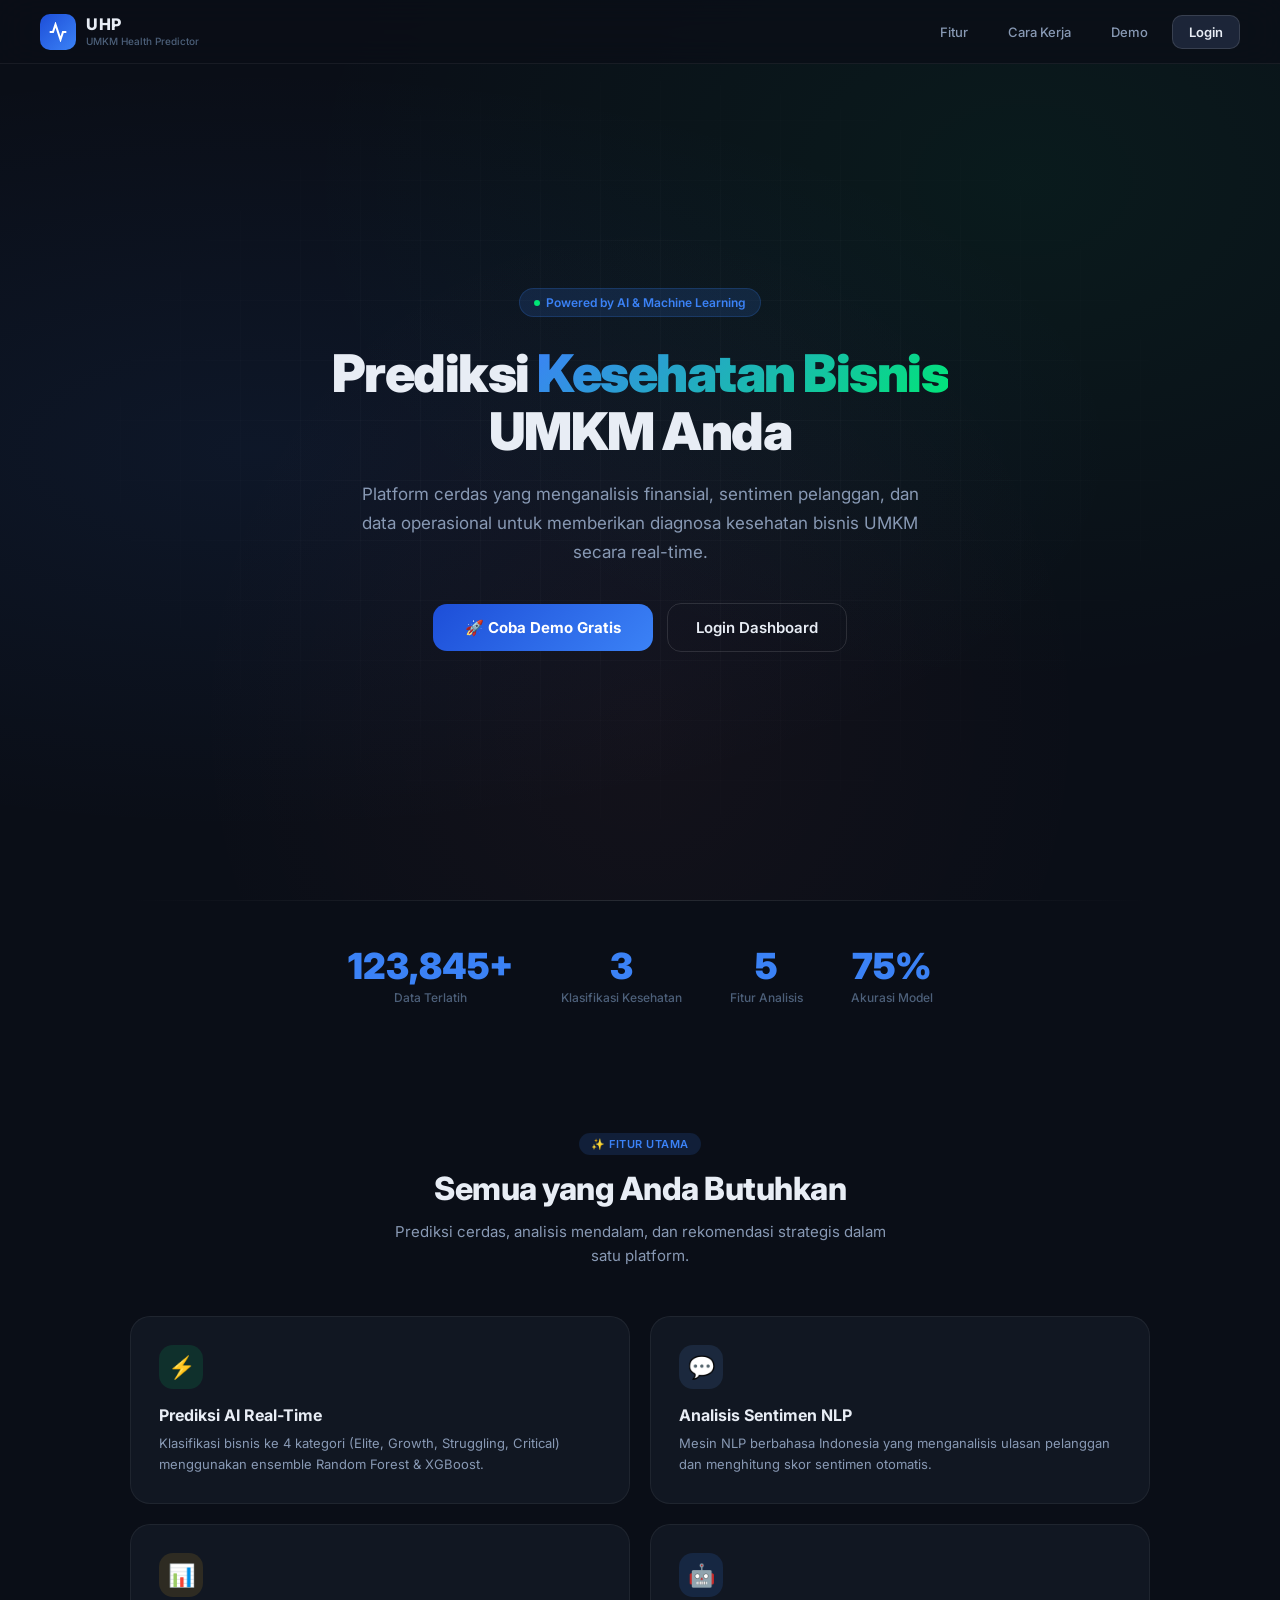
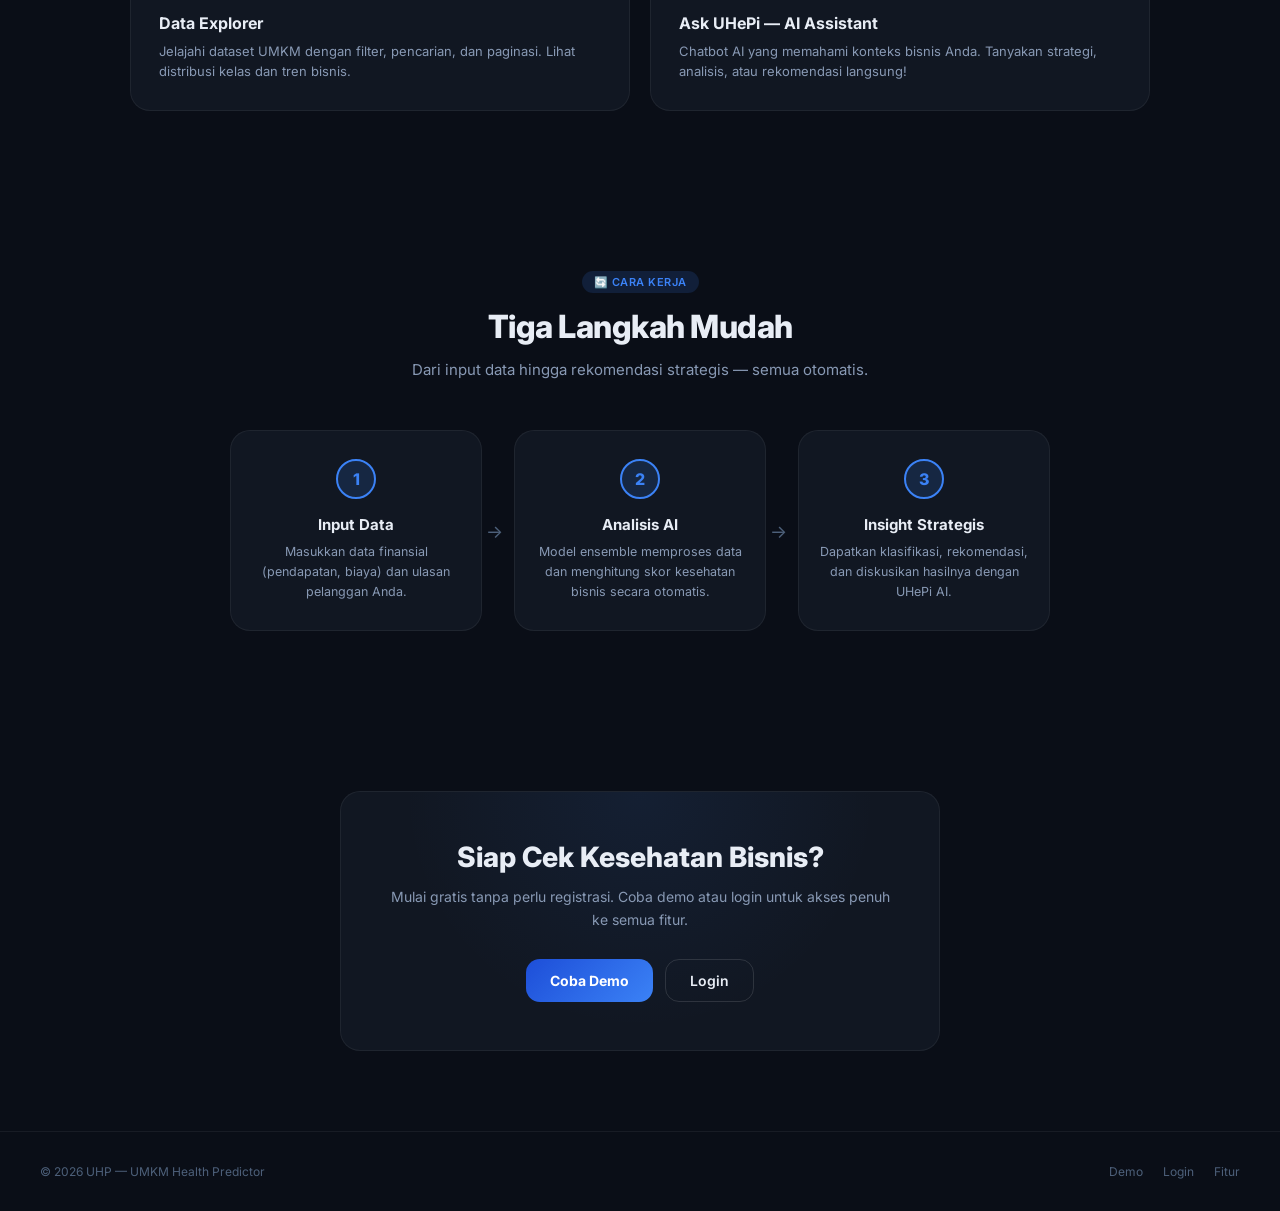
==== commit 2f25d235: "update uhp 2.0, feat: implement UHePi AI chatbot integration" ====
--- a/index.html
+++ b/index.html
@@ -3,347 +3,165 @@
 <head>
   <meta charset="UTF-8" />
   <meta name="viewport" content="width=device-width, initial-scale=1.0" />
-  <title>UMKM Health Predictor | UHP Dashboard</title>
-  <meta name="description" content="Prediksi kesehatan bisnis UMKM menggunakan AI — analisis finansial, sentimen pelanggan, dan klasifikasi status bisnis secara real-time." />
+  <title>UHP — UMKM Health Predictor | Prediksi Kesehatan Bisnis UMKM</title>
+  <meta name="description" content="UHP menggunakan AI untuk memprediksi kesehatan bisnis UMKM berdasarkan analisis finansial, sentimen pelanggan, dan data operasional." />
   <link rel="preconnect" href="https://fonts.googleapis.com" />
   <link rel="preconnect" href="https://fonts.gstatic.com" crossorigin />
   <link href="https://fonts.googleapis.com/css2?family=Inter:wght@300;400;500;600;700;800;900&display=swap" rel="stylesheet" />
-  <link rel="stylesheet" href="index.css?v=2" />
+  <link rel="stylesheet" href="css/shared.css" />
+  <link rel="stylesheet" href="css/landing.css" />
 </head>
 <body>
-  <!-- Header -->
-  <header class="app-header">
-    <div class="header-brand">
-      <div class="brand-icon">
-        <svg width="22" height="22" viewBox="0 0 24 24" fill="none" stroke="currentColor" stroke-width="2.5" stroke-linecap="round" stroke-linejoin="round">
+  <!-- Navigation -->
+  <nav class="landing-nav" id="landingNav">
+    <a href="index.html" class="nav-brand">
+      <div class="nav-brand-icon">
+        <svg width="20" height="20" viewBox="0 0 24 24" fill="none" stroke="currentColor" stroke-width="2.5">
           <polyline points="22 12 18 12 15 21 9 3 6 12 2 12"></polyline>
         </svg>
       </div>
-      <div class="brand-text">
-        <span class="brand-name">UHP</span>
-        <span class="brand-sub">UMKM Health Predictor</span>
+      <div class="nav-brand-text">
+        <span class="nav-brand-name">UHP</span>
+        <span class="nav-brand-sub">UMKM Health Predictor</span>
+      </div>
+    </a>
+    <div class="nav-links">
+      <a href="#features">Fitur</a>
+      <a href="#how-it-works">Cara Kerja</a>
+      <a href="demo.html">Demo</a>
+      <a href="login.html" class="nav-login">Login</a>
+    </div>
+  </nav>
+
+  <!-- Hero Section -->
+  <section class="hero">
+    <div class="hero-bg"></div>
+    <div class="hero-grid"></div>
+    <div class="hero-content">
+      <div class="hero-badge">
+        <span class="dot"></span>
+        Powered by AI & Machine Learning
+      </div>
+      <h1 class="hero-title">
+        Prediksi <span class="gradient-text">Kesehatan Bisnis</span> UMKM Anda
+      </h1>
+      <p class="hero-subtitle">
+        Platform cerdas yang menganalisis finansial, sentimen pelanggan, dan data operasional untuk memberikan diagnosa kesehatan bisnis UMKM secara real-time.
+      </p>
+      <div class="hero-cta">
+        <a href="demo.html" class="btn-primary">
+          <span>🚀 Coba Demo Gratis</span>
+        </a>
+        <a href="login.html" class="btn-secondary">
+          Login Dashboard
+        </a>
       </div>
     </div>
-    <nav class="header-nav">
-      <button class="nav-btn active" id="navPredict" onclick="switchTab('predict')">
-        <svg width="14" height="14" viewBox="0 0 24 24" fill="none" stroke="currentColor" stroke-width="2"><circle cx="12" cy="12" r="10"/><polyline points="12 6 12 12 16 14"/></svg>
-        Analisis
-      </button>
-      <button class="nav-btn" id="navData" onclick="switchTab('data')">
-        <svg width="14" height="14" viewBox="0 0 24 24" fill="none" stroke="currentColor" stroke-width="2"><ellipse cx="12" cy="5" rx="9" ry="3"/><path d="M21 12c0 1.66-4 3-9 3s-9-1.34-9-3"/><path d="M3 5v14c0 1.66 4 3 9 3s9-1.34 9-3V5"/></svg>
-        Data Explorer
-      </button>
-    </nav>
-    <div class="header-status">
-      <div class="status-dot"></div>
-      <span id="dataStatus">Memuat data...</span>
+  </section>
+
+  <!-- Stats Banner -->
+  <section class="stats-banner" id="statsBanner">
+    <div class="stat-item">
+      <div class="stat-num" data-target="150000">0</div>
+      <div class="stat-label">Data Terlatih</div>
     </div>
-  </header>
+    <div class="stat-item">
+      <div class="stat-num" data-target="4">0</div>
+      <div class="stat-label">Klasifikasi Kesehatan</div>
+    </div>
+    <div class="stat-item">
+      <div class="stat-num" data-target="6">0</div>
+      <div class="stat-label">Fitur Analisis</div>
+    </div>
+    <div class="stat-item">
+      <div class="stat-num" data-target="95" data-suffix="%">0</div>
+      <div class="stat-label">Akurasi Model</div>
+    </div>
+  </section>
 
-  <!-- Main App -->
-  <main class="app-main">
-    <!-- ====== TAB: PREDICT ====== -->
-    <section class="tab-panel active" id="tabPredict">
-      <!-- LEFT SIDEBAR: Input Panel -->
-      <aside class="sidebar">
-        <div class="sidebar-header">
-          <h2 class="sidebar-title">Input Data UMKM</h2>
-          <p class="sidebar-desc">Masukkan data operasional bisnis untuk analisis kesehatan</p>
-        </div>
-
-        <div class="input-section">
-          <div class="section-label">
-            <svg width="13" height="13" viewBox="0 0 24 24" fill="none" stroke="currentColor" stroke-width="2"><line x1="12" y1="1" x2="12" y2="23"/><path d="M17 5H9.5a3.5 3.5 0 0 0 0 7h5a3.5 3.5 0 0 1 0 7H6"/></svg>
-            Finansial
-          </div>
-
-          <div class="form-group">
-            <label class="form-label" for="inputRevenue">Pendapatan Bulanan (IDR)</label>
-            <div class="input-wrapper currency">
-              <span class="input-prefix">Rp</span>
-              <input type="number" id="inputRevenue" class="form-input" placeholder="10.000.000" min="0" step="100000" value="8000000" />
-            </div>
-            <span class="input-hint">Omzet kotor per bulan</span>
-          </div>
-
-          <div class="form-group">
-            <label class="form-label" for="inputExpenses">Biaya Operasional (IDR)</label>
-            <div class="input-wrapper currency">
-              <span class="input-prefix">Rp</span>
-              <input type="number" id="inputExpenses" class="form-input" placeholder="6.000.000" min="0" step="100000" value="7200000" />
-            </div>
-            <span class="input-hint">Pengeluaran total per bulan</span>
-          </div>
-        </div>
-
-        <div class="input-section">
-          <div class="section-label">
-            <svg width="13" height="13" viewBox="0 0 24 24" fill="none" stroke="currentColor" stroke-width="2"><rect x="3" y="4" width="18" height="18" rx="2" ry="2"/><line x1="16" y1="2" x2="16" y2="6"/><line x1="8" y1="2" x2="8" y2="6"/><line x1="3" y1="10" x2="21" y2="10"/></svg>
-            Operasional
-          </div>
-
-          <div class="form-group">
-            <label class="form-label" for="inputTransactions">
-              Jumlah Transaksi / Bulan
-              <span class="slider-value" id="transactionVal">120</span>
-            </label>
-            <input type="range" id="inputTransactions" class="form-slider" min="10" max="300" step="5" value="120" oninput="updateSlider('transaction')" />
-            <div class="slider-range"><span>10</span><span>300</span></div>
-          </div>
-
-          <div class="form-group">
-            <label class="form-label" for="inputTenure">
-              Durasi Usaha (Bulan)
-              <span class="slider-value" id="tenureVal">36</span>
-            </label>
-            <input type="range" id="inputTenure" class="form-slider" min="1" max="200" step="1" value="36" oninput="updateSlider('tenure')" />
-            <div class="slider-range"><span>1 bln</span><span>200 bln</span></div>
-          </div>
-        </div>
-
-        <div class="input-section">
-          <div class="section-label">
-            <svg width="13" height="13" viewBox="0 0 24 24" fill="none" stroke="currentColor" stroke-width="2"><path d="M21 15a2 2 0 0 1-2 2H7l-4 4V5a2 2 0 0 1 2-2h14a2 2 0 0 1 2 2z"></path></svg>
-            Ulasan Pelanggan
-          </div>
-
-          <div class="form-group">
-            <label class="form-label" for="inputReview">Teks Ulasan Pelanggan</label>
-            <textarea id="inputReview" class="form-textarea" rows="4" placeholder="Contoh: Pelayanan cepat dan ramah, pesanan selalu tepat. Kualitas produk konsisten dan harga masih masuk akal...">Pelayanan cepat dan ramah, pesanan selalu tepat. Aplikasi pemesanan mudah dipakai dan responsif.</textarea>
-            <div class="review-meter">
-              <div class="meter-label">Pra-analisis sentimen:</div>
-              <div class="meter-bar">
-                <div class="meter-fill" id="sentimentMeter"></div>
-              </div>
-              <span class="meter-score" id="sentimentPreview">+</span>
-            </div>
-          </div>
-        </div>
-
-        </aside>
-
-      <!-- RIGHT MAIN PANEL: Results Dashboard -->
-      <div class="main-panel">
-        <!-- Empty state / Welcome -->
-        <div class="welcome-state" id="welcomeState">
-          <div class="welcome-icon">
-            <svg width="48" height="48" viewBox="0 0 24 24" fill="none" stroke="currentColor" stroke-width="1.5"><polyline points="22 12 18 12 15 21 9 3 6 12 2 12"></polyline></svg>
-          </div>
-          <h3>Siap untuk Analisis</h3>
-          <p>Masukkan data UMKM di panel kiri dan klik "Analisis Kesehatan Bisnis" untuk mendapatkan prediksi status bisnis, skor sentimen, dan rekomendasi strategis.</p>
-          <div class="welcome-stats" id="welcomeStats">
-            <div class="ws-card"><span class="ws-num" id="wsTotal">—</span><span class="ws-label">Data UMKM</span></div>
-            <div class="ws-card"><span class="ws-num elite-color" id="wsElite">—</span><span class="ws-label">Elite</span></div>
-            <div class="ws-card"><span class="ws-num growth-color" id="wsGrowth">—</span><span class="ws-label">Growth</span></div>
-            <div class="ws-card"><span class="ws-num struggling-color" id="wsStruggling">—</span><span class="ws-label">Struggling</span></div>
-            <div class="ws-card"><span class="ws-num critical-color" id="wsCritical">—</span><span class="ws-label">Critical</span></div>
-          </div>
-        </div>
-
-        <!-- Results (hidden until analysis) -->
-        <div class="results-panel" id="resultsPanel" style="display:none;">
-
-          <!-- Row 1: Metric Cards -->
-          <div class="metrics-row">
-            <div class="metric-card" id="cardNetProfit">
-              <div class="metric-icon profit-icon">
-                <svg width="18" height="18" viewBox="0 0 24 24" fill="none" stroke="currentColor" stroke-width="2"><polyline points="23 6 13.5 15.5 8.5 10.5 1 18"/><polyline points="17 6 23 6 23 12"/></svg>
-              </div>
-              <div class="metric-body">
-                <span class="metric-label">Net Profit</span>
-                <span class="metric-value" id="metricNetProfit">Rp 0</span>
-                <span class="metric-sub" id="metricNPM">Margin: 0%</span>
-              </div>
-              <div class="metric-trend" id="trendNetProfit"></div>
-            </div>
-
-            <div class="metric-card" id="cardSentiment">
-              <div class="metric-icon sentiment-icon">
-                <svg width="18" height="18" viewBox="0 0 24 24" fill="none" stroke="currentColor" stroke-width="2"><circle cx="12" cy="12" r="10"/><path d="M8 14s1.5 2 4 2 4-2 4-2"/><line x1="9" y1="9" x2="9.01" y2="9"/><line x1="15" y1="9" x2="15.01" y2="9"/></svg>
-              </div>
-              <div class="metric-body">
-                <span class="metric-label">Sentiment Score</span>
-                <span class="metric-value" id="metricSentiment">0.00</span>
-                <span class="metric-sub" id="metricSentimentLabel">Netral</span>
-              </div>
-              <div class="sentiment-gauge-mini" id="sentimentGauge"></div>
-            </div>
-
-            <div class="metric-card" id="cardBurnRate">
-              <div class="metric-icon burn-icon">
-                <svg width="18" height="18" viewBox="0 0 24 24" fill="none" stroke="currentColor" stroke-width="2"><path d="M8.5 14.5A2.5 2.5 0 0 0 11 12c0-1.38-.5-2-1-3-1.072-2.143-.224-4.054 2-6 .5 2.5 2 4.9 4 6.5 2 1.6 3 3.5 3 5.5a7 7 0 1 1-14 0c0-1.153.433-2.294 1-3a2.5 2.5 0 0 0 2.5 2.5z"></path></svg>
-              </div>
-              <div class="metric-body">
-                <span class="metric-label">Burn Rate Ratio</span>
-                <span class="metric-value" id="metricBurnRate">0.00</span>
-                <span class="metric-sub" id="metricBurnLabel">—</span>
-              </div>
-              <div class="metric-bar-mini">
-                <div class="metric-bar-fill" id="burnRateBar"></div>
-              </div>
-            </div>
-          </div>
-
-          <!-- Row 2: Health Badge -->
-          <div class="health-section">
-            <div class="health-badge-card">
-              <div class="badge-left">
-                <div class="badge-label">Status Kesehatan Bisnis</div>
-                <div class="health-badge" id="healthBadge">
-                  <span class="badge-status-text" id="badgeText">—</span>
-                </div>
-                <div class="badge-desc" id="badgeDesc">—</div>
-                <div class="badge-model-tag">
-                  <svg width="10" height="10" viewBox="0 0 24 24" fill="none" stroke="currentColor" stroke-width="2"><circle cx="12" cy="12" r="10"/><line x1="12" y1="8" x2="12" y2="12"/><line x1="12" y1="16" x2="12.01" y2="16"/></svg>
-                  Random Forest + XGBoost Ensemble
-                </div>
-              </div>
-              <div class="badge-right">
-                <div class="confidence-ring-container">
-                  <svg class="confidence-svg" viewBox="0 0 120 120" width="120" height="120">
-                    <circle class="ring-track" cx="60" cy="60" r="50" />
-                    <circle class="ring-fill" id="confidenceRing" cx="60" cy="60" r="50"
-                      stroke-dasharray="314" stroke-dashoffset="314" />
-                  </svg>
-                  <div class="confidence-center">
-                    <span class="conf-pct" id="confidencePct">0%</span>
-                    <span class="conf-label">Confidence</span>
-                  </div>
-                </div>
-              </div>
-            </div>
-          </div>
-
-          <!-- Row 3: Feature Importance + Insights -->
-          <div class="bottom-row">
-            <!-- Feature Importance Chart -->
-            <div class="chart-card">
-              <div class="card-header">
-                <div class="card-title">
-                  <svg width="14" height="14" viewBox="0 0 24 24" fill="none" stroke="currentColor" stroke-width="2"><line x1="18" y1="20" x2="18" y2="10"/><line x1="12" y1="20" x2="12" y2="4"/><line x1="6" y1="20" x2="6" y2="14"/></svg>
-                  Feature Importance
-                </div>
-                <span class="card-subtitle">Faktor dominan prediksi</span>
-              </div>
-              <div class="chart-body" id="featureChart"></div>
-            </div>
-
-            <!-- Actionable Insights -->
-            <div class="insights-card" id="insightsCard">
-              <div class="card-header">
-                <div class="card-title">
-                  <svg width="14" height="14" viewBox="0 0 24 24" fill="none" stroke="currentColor" stroke-width="2"><circle cx="12" cy="12" r="10"/><line x1="12" y1="8" x2="12" y2="12"/><line x1="12" y1="16" x2="12.01" y2="16"/></svg>
-                  Insight & Rekomendasi
-                </div>
-              </div>
-              <div class="insight-body">
-                <div class="insight-icon-big" id="insightIconBig"></div>
-                <p class="insight-text" id="insightText">—</p>
-                <div class="insight-actions" id="insightActions"></div>
-              </div>
-            </div>
-          </div>
-        </div>
-      </div>
-    </section>
-
-    <!-- ====== FLOATING ACTION CARD ====== -->
-    <div class="floating-action-card" id="floatingAction">
-      <div class="fac-quick">
-        <span class="fac-label">Contoh cepat:</span>
-        <button onclick="quickFill('elite')" class="quick-btn elite">Elite</button>
-        <button onclick="quickFill('growth')" class="quick-btn growth">Growth</button>
-        <button onclick="quickFill('struggling')" class="quick-btn struggling">Struggling</button>
-        <button onclick="quickFill('critical')" class="quick-btn critical">Critical</button>
-      </div>
-      <button class="analyze-btn" id="analyzeBtn" onclick="analyzeUMKM()">
-        <span class="btn-icon">
-          <svg width="16" height="16" viewBox="0 0 24 24" fill="none" stroke="currentColor" stroke-width="2.5"><polygon points="13 2 3 14 12 14 11 22 21 10 12 10 13 2"></polygon></svg>
-        </span>
-        <span class="btn-text">Analisis Kesehatan Bisnis</span>
-        <div class="btn-loader" id="btnLoader"></div>
-      </button>
+  <!-- Features -->
+  <section class="features" id="features">
+    <div class="section-header">
+      <div class="section-tag">✨ Fitur Utama</div>
+      <h2 class="section-title">Semua yang Anda Butuhkan</h2>
+      <p class="section-desc">Prediksi cerdas, analisis mendalam, dan rekomendasi strategis dalam satu platform.</p>
     </div>
 
-    <section class="tab-panel" id="tabData">
-      <div class="explorer-layout">
-        <!-- Summary Cards -->
-        <div class="explorer-header">
-          <h2 class="explorer-title">Data Explorer</h2>
-          <p class="explorer-desc">Dataset UMKM sintetis — 150.000 entri bisnis</p>
+    <div class="features-grid">
+      <div class="feature-card">
+        <div class="feature-icon">⚡</div>
+        <h3 class="feature-title">Prediksi AI Real-Time</h3>
+        <p class="feature-desc">Klasifikasi bisnis ke 4 kategori (Elite, Growth, Struggling, Critical) menggunakan ensemble Random Forest & XGBoost.</p>
+      </div>
+      <div class="feature-card">
+        <div class="feature-icon">💬</div>
+        <h3 class="feature-title">Analisis Sentimen NLP</h3>
+        <p class="feature-desc">Mesin NLP berbahasa Indonesia yang menganalisis ulasan pelanggan dan menghitung skor sentimen otomatis.</p>
+      </div>
+      <div class="feature-card">
+        <div class="feature-icon">📊</div>
+        <h3 class="feature-title">Data Explorer</h3>
+        <p class="feature-desc">Jelajahi dataset UMKM dengan filter, pencarian, dan paginasi. Lihat distribusi kelas dan tren bisnis.</p>
+      </div>
+      <div class="feature-card">
+        <div class="feature-icon">🤖</div>
+        <h3 class="feature-title">Ask UHePi — AI Assistant</h3>
+        <p class="feature-desc">Chatbot AI yang memahami konteks bisnis Anda. Tanyakan strategi, analisis, atau rekomendasi langsung!</p>
+      </div>
+    </div>
+  </section>
 
-          <div class="explorer-stats">
-            <div class="exp-stat-card elite-border">
-              <div class="exp-stat-num elite-color" id="expElite">—</div>
-              <div class="exp-stat-label">Elite</div>
-              <div class="exp-stat-bar"><div class="exp-bar-fill elite-bg" id="expEliteBar"></div></div>
-            </div>
-            <div class="exp-stat-card growth-border">
-              <div class="exp-stat-num growth-color" id="expGrowth">—</div>
-              <div class="exp-stat-label">Growth</div>
-              <div class="exp-bar-fill growth-bg" id="expGrowthBar" style="height:4px;border-radius:2px;width:0%;margin-top:6px;"></div>
-            </div>
-            <div class="exp-stat-card struggling-border">
-              <div class="exp-stat-num struggling-color" id="expStruggling">—</div>
-              <div class="exp-stat-label">Struggling</div>
-              <div class="exp-bar-fill struggling-bg" id="expStrugglingBar" style="height:4px;border-radius:2px;width:0%;margin-top:6px;"></div>
-            </div>
-            <div class="exp-stat-card critical-border">
-              <div class="exp-stat-num critical-color" id="expCritical">—</div>
-              <div class="exp-stat-label">Critical</div>
-              <div class="exp-bar-fill critical-bg" id="expCriticalBar" style="height:4px;border-radius:2px;width:0%;margin-top:6px;"></div>
-            </div>
-          </div>
-        </div>
+  <!-- How It Works -->
+  <section class="how-it-works" id="how-it-works">
+    <div class="section-header">
+      <div class="section-tag">🔄 Cara Kerja</div>
+      <h2 class="section-title">Tiga Langkah Mudah</h2>
+      <p class="section-desc">Dari input data hingga rekomendasi strategis — semua otomatis.</p>
+    </div>
 
-        <!-- Filter Bar -->
-        <div class="filter-bar">
-          <div class="search-wrapper">
-            <svg width="14" height="14" viewBox="0 0 24 24" fill="none" stroke="currentColor" stroke-width="2"><circle cx="11" cy="11" r="8"/><line x1="21" y1="21" x2="16.65" y2="16.65"/></svg>
-            <input type="text" class="search-input" id="searchInput" placeholder="Cari ulasan, kelas..." oninput="filterData()" />
-          </div>
-          <select class="filter-select" id="classFilter" onchange="filterData()">
-            <option value="">Semua Kelas</option>
-            <option value="Elite">Elite</option>
-            <option value="Growth">Growth</option>
-            <option value="Struggling">Struggling</option>
-            <option value="Critical">Critical</option>
-          </select>
-          <span class="filter-count" id="filterCount">—</span>
-        </div>
+    <div class="steps">
+      <div class="step-card">
+        <div class="step-num">1</div>
+        <h3 class="step-title">Input Data</h3>
+        <p class="step-desc">Masukkan data finansial (pendapatan, biaya) dan ulasan pelanggan Anda.</p>
+        <span class="step-arrow">→</span>
+      </div>
+      <div class="step-card">
+        <div class="step-num">2</div>
+        <h3 class="step-title">Analisis AI</h3>
+        <p class="step-desc">Model ensemble memproses data dan menghitung skor kesehatan bisnis secara otomatis.</p>
+        <span class="step-arrow">→</span>
+      </div>
+      <div class="step-card">
+        <div class="step-num">3</div>
+        <h3 class="step-title">Insight Strategis</h3>
+        <p class="step-desc">Dapatkan klasifikasi, rekomendasi, dan diskusikan hasilnya dengan UHePi AI.</p>
+      </div>
+    </div>
+  </section>
 
-        <!-- Data Table -->
-        <div class="table-wrapper">
-          <table class="data-table" id="dataTable">
-            <thead>
-              <tr>
-                <th>ID</th>
-                <th>Revenue</th>
-                <th>NPM %</th>
-                <th>Burn Rate</th>
-                <th>Transaksi</th>
-                <th>Rating</th>
-                <th>Sentimen</th>
-                <th>Kelas</th>
-                <th>Ulasan</th>
-              </tr>
-            </thead>
-            <tbody id="tableBody">
-              <tr><td colspan="9" class="table-loading">Memuat data CSV...</td></tr>
-            </tbody>
-          </table>
-        </div>
+  <!-- CTA Section -->
+  <section class="cta-section">
+    <div class="cta-card">
+      <h2 class="cta-title">Siap Cek Kesehatan Bisnis?</h2>
+      <p class="cta-desc">Mulai gratis tanpa perlu registrasi. Coba demo atau login untuk akses penuh ke semua fitur.</p>
+      <div class="cta-buttons">
+        <a href="demo.html" class="btn-primary"><span>Coba Demo</span></a>
+        <a href="login.html" class="btn-secondary">Login</a>
+      </div>
+    </div>
+  </section>
 
-        <!-- Pagination -->
-        <div class="pagination" id="pagination">
-          <button class="page-btn" id="prevBtn" onclick="changePage(-1)">← Sebelumnya</button>
-          <span class="page-info" id="pageInfo">Halaman 1</span>
-          <button class="page-btn" id="nextBtn" onclick="changePage(1)">Berikutnya →</button>
-        </div>
-      </div>
-    </section>
-  </main>
+  <!-- Footer -->
+  <footer class="landing-footer">
+    <span>© 2026 UHP — UMKM Health Predictor</span>
+    <div class="footer-links">
+      <a href="demo.html">Demo</a>
+      <a href="login.html">Login</a>
+      <a href="#features">Fitur</a>
+    </div>
+  </footer>
 
-  <script src="app.js?v=2"></script>
+  <script src="js/landing.js"></script>
 </body>
 </html>
--- a/css/shared.css
+++ b/css/shared.css
@@ -0,0 +1,192 @@
+/* =============================================
+   UHP v2.0 — Shared Design System
+   Tokens, Reset, Common Components
+   ============================================= */
+
+/* --- Tokens & Variables --- */
+:root {
+  --bg-base: #0a0e17;
+  --bg-panel: #111722;
+  --bg-surface: #161d2d;
+  --bg-elevated: #1c2538;
+  --bg-hover: #212d42;
+
+  --border-subtle: rgba(255,255,255,0.06);
+  --border-strong: rgba(255,255,255,0.12);
+
+  --text-primary: #e8edf5;
+  --text-secondary: #8899b4;
+  --text-muted: #4d607a;
+  --text-inverse: #0a0e17;
+
+  --accent-brand: #3b82f6;
+  --accent-brand-dim: rgba(59, 130, 246, 0.15);
+  --accent-brand-glow: rgba(59, 130, 246, 0.4);
+
+  /* Status Colors */
+  --elite: #00e676;
+  --elite-dim: rgba(0, 230, 118, 0.12);
+  --elite-glow: rgba(0, 230, 118, 0.4);
+
+  --growth: #60a5fa;
+  --growth-dim: rgba(96, 165, 250, 0.12);
+  --growth-glow: rgba(96, 165, 250, 0.4);
+
+  --struggling: #fbbf24;
+  --struggling-dim: rgba(251, 191, 36, 0.12);
+  --struggling-glow: rgba(251, 191, 36, 0.4);
+
+  --critical: #f87171;
+  --critical-dim: rgba(248, 113, 113, 0.12);
+  --critical-glow: rgba(248, 113, 113, 0.4);
+
+  --radius-sm: 6px;
+  --radius-md: 10px;
+  --radius-lg: 14px;
+  --radius-xl: 20px;
+
+  --font: 'Inter', -apple-system, BlinkMacSystemFont, sans-serif;
+  --shadow-card: 0 4px 24px rgba(0,0,0,0.4);
+  --shadow-glow: 0 0 32px;
+  --transition: all 0.2s cubic-bezier(0.4,0,0.2,1);
+}
+
+/* --- Reset & Base --- */
+*, *::before, *::after { box-sizing: border-box; margin: 0; padding: 0; }
+
+html { font-size: 14px; scroll-behavior: smooth; }
+
+body {
+  font-family: var(--font);
+  background: var(--bg-base);
+  color: var(--text-primary);
+  min-height: 100vh;
+  overflow-x: hidden;
+}
+
+::-webkit-scrollbar { width: 5px; height: 5px; }
+::-webkit-scrollbar-track { background: var(--bg-base); }
+::-webkit-scrollbar-thumb { background: var(--bg-elevated); border-radius: 3px; }
+
+a { text-decoration: none; color: inherit; }
+button { cursor: pointer; font-family: var(--font); }
+
+/* --- Utility Classes --- */
+.elite-color { color: var(--elite); }
+.growth-color { color: var(--growth); }
+.struggling-color { color: var(--struggling); }
+.critical-color { color: var(--critical); }
+.brand-color { color: var(--accent-brand); }
+
+.elite-bg { background: var(--elite); }
+.growth-bg { background: var(--growth); }
+.struggling-bg { background: var(--struggling); }
+.critical-bg { background: var(--critical); }
+
+.elite-border { border-color: rgba(0,230,118,0.3) !important; }
+.growth-border { border-color: rgba(96,165,250,0.3) !important; }
+.struggling-border { border-color: rgba(251,191,36,0.3) !important; }
+.critical-border { border-color: rgba(248,113,113,0.3) !important; }
+
+/* --- Glassmorphism Card --- */
+.glass-card {
+  background: rgba(17, 23, 34, 0.7);
+  backdrop-filter: blur(20px);
+  -webkit-backdrop-filter: blur(20px);
+  border: 1px solid var(--border-strong);
+  border-radius: var(--radius-xl);
+}
+
+/* --- Common Button --- */
+.btn-primary {
+  display: inline-flex;
+  align-items: center;
+  justify-content: center;
+  gap: 8px;
+  padding: 12px 24px;
+  background: linear-gradient(135deg, #1d4ed8, #3b82f6);
+  border: none;
+  border-radius: var(--radius-lg);
+  color: white;
+  font-size: 14px;
+  font-weight: 700;
+  cursor: pointer;
+  transition: var(--transition);
+  position: relative;
+  overflow: hidden;
+}
+.btn-primary::before {
+  content: '';
+  position: absolute;
+  inset: 0;
+  background: linear-gradient(135deg, #2563eb, #60a5fa);
+  opacity: 0;
+  transition: opacity 0.2s;
+}
+.btn-primary:hover::before { opacity: 1; }
+.btn-primary:hover { transform: translateY(-2px); box-shadow: 0 8px 24px rgba(59,130,246,0.4); }
+.btn-primary:active { transform: translateY(0); }
+.btn-primary span { position: relative; z-index: 1; }
+
+.btn-secondary {
+  display: inline-flex;
+  align-items: center;
+  justify-content: center;
+  gap: 8px;
+  padding: 12px 24px;
+  background: transparent;
+  border: 1px solid var(--border-strong);
+  border-radius: var(--radius-lg);
+  color: var(--text-primary);
+  font-size: 14px;
+  font-weight: 600;
+  cursor: pointer;
+  transition: var(--transition);
+}
+.btn-secondary:hover { background: var(--bg-elevated); border-color: var(--accent-brand); }
+
+/* --- Animations --- */
+@keyframes fadeInUp {
+  from { opacity: 0; transform: translateY(20px); }
+  to { opacity: 1; transform: translateY(0); }
+}
+@keyframes fadeIn {
+  from { opacity: 0; }
+  to { opacity: 1; }
+}
+@keyframes slideInLeft {
+  from { opacity: 0; transform: translateX(-20px); }
+  to { opacity: 1; transform: translateX(0); }
+}
+@keyframes slideInRight {
+  from { opacity: 0; transform: translateX(20px); }
+  to { opacity: 1; transform: translateX(0); }
+}
+@keyframes pulse {
+  0%, 100% { opacity: 1; }
+  50% { opacity: 0.3; }
+}
+@keyframes spin { to { transform: rotate(360deg); } }
+@keyframes float {
+  0%, 100% { transform: translateY(0); }
+  50% { transform: translateY(-10px); }
+}
+@keyframes gradientShift {
+  0% { background-position: 0% 50%; }
+  50% { background-position: 100% 50%; }
+  100% { background-position: 0% 50%; }
+}
+
+.animate-in { animation: fadeInUp 0.6s ease forwards; opacity: 0; }
+.animate-in-delay-1 { animation-delay: 0.1s; }
+.animate-in-delay-2 { animation-delay: 0.2s; }
+.animate-in-delay-3 { animation-delay: 0.3s; }
+.animate-in-delay-4 { animation-delay: 0.4s; }
+
+/* --- Responsive --- */
+@media (max-width: 768px) {
+  html { font-size: 13px; }
+}
+@media (max-width: 480px) {
+  html { font-size: 12px; }
+}
--- a/css/landing.css
+++ b/css/landing.css
@@ -0,0 +1,464 @@
+/* =============================================
+   UHP v2.0 — Landing Page Styles
+   ============================================= */
+
+/* --- Navigation --- */
+.landing-nav {
+  position: fixed;
+  top: 0;
+  left: 0;
+  right: 0;
+  z-index: 100;
+  display: flex;
+  align-items: center;
+  justify-content: space-between;
+  padding: 0 40px;
+  height: 64px;
+  background: rgba(10, 14, 23, 0.8);
+  backdrop-filter: blur(20px);
+  -webkit-backdrop-filter: blur(20px);
+  border-bottom: 1px solid var(--border-subtle);
+  transition: var(--transition);
+}
+
+.landing-nav.scrolled {
+  background: rgba(10, 14, 23, 0.95);
+  box-shadow: 0 4px 20px rgba(0,0,0,0.3);
+}
+
+.nav-brand {
+  display: flex;
+  align-items: center;
+  gap: 10px;
+}
+
+.nav-brand-icon {
+  width: 36px;
+  height: 36px;
+  background: linear-gradient(135deg, #1d4ed8, #3b82f6);
+  border-radius: var(--radius-md);
+  display: flex;
+  align-items: center;
+  justify-content: center;
+  color: white;
+}
+
+.nav-brand-text {
+  display: flex;
+  flex-direction: column;
+  line-height: 1.1;
+  gap: 2px;
+}
+.nav-brand-name {
+  font-size: 16px;
+  font-weight: 800;
+  color: var(--text-primary);
+  letter-spacing: 0.5px;
+}
+.nav-brand-sub {
+  font-size: 10px;
+  color: var(--text-muted);
+  font-weight: 500;
+}
+
+.nav-links {
+  display: flex;
+  align-items: center;
+  gap: 8px;
+}
+.nav-links a {
+  padding: 8px 16px;
+  font-size: 13px;
+  font-weight: 500;
+  color: var(--text-secondary);
+  border-radius: var(--radius-md);
+  transition: var(--transition);
+}
+.nav-links a:hover { color: var(--text-primary); background: var(--bg-elevated); }
+.nav-links .nav-login {
+  background: var(--bg-elevated);
+  border: 1px solid var(--border-strong);
+  color: var(--text-primary);
+  font-weight: 600;
+}
+.nav-links .nav-login:hover {
+  border-color: var(--accent-brand);
+  background: var(--accent-brand-dim);
+}
+
+/* --- Hero Section --- */
+.hero {
+  min-height: 100vh;
+  display: flex;
+  align-items: center;
+  justify-content: center;
+  text-align: center;
+  padding: 100px 40px 60px;
+  position: relative;
+  overflow: hidden;
+}
+
+.hero-bg {
+  position: absolute;
+  inset: 0;
+  background:
+    radial-gradient(ellipse at 20% 50%, rgba(59,130,246,0.08) 0%, transparent 60%),
+    radial-gradient(ellipse at 80% 20%, rgba(0,230,118,0.06) 0%, transparent 50%),
+    radial-gradient(ellipse at 50% 80%, rgba(248,113,113,0.04) 0%, transparent 50%);
+  pointer-events: none;
+}
+
+.hero-grid {
+  position: absolute;
+  inset: 0;
+  background-image:
+    linear-gradient(rgba(255,255,255,0.02) 1px, transparent 1px),
+    linear-gradient(90deg, rgba(255,255,255,0.02) 1px, transparent 1px);
+  background-size: 60px 60px;
+  pointer-events: none;
+  mask-image: radial-gradient(ellipse at center, black 30%, transparent 70%);
+  -webkit-mask-image: radial-gradient(ellipse at center, black 30%, transparent 70%);
+}
+
+.hero-content {
+  position: relative;
+  z-index: 1;
+  max-width: 720px;
+}
+
+.hero-badge {
+  display: inline-flex;
+  align-items: center;
+  gap: 6px;
+  padding: 6px 14px;
+  background: var(--accent-brand-dim);
+  border: 1px solid rgba(59,130,246,0.2);
+  border-radius: 999px;
+  font-size: 12px;
+  font-weight: 600;
+  color: var(--accent-brand);
+  margin-bottom: 28px;
+  animation: fadeInUp 0.6s ease;
+}
+.hero-badge .dot {
+  width: 6px; height: 6px;
+  background: var(--elite);
+  border-radius: 50%;
+  animation: pulse 2s infinite;
+}
+
+.hero-title {
+  font-size: 52px;
+  font-weight: 900;
+  line-height: 1.1;
+  letter-spacing: -1.5px;
+  margin-bottom: 20px;
+  animation: fadeInUp 0.6s ease 0.1s forwards;
+  opacity: 0;
+}
+.hero-title .gradient-text {
+  background: linear-gradient(135deg, #3b82f6, #00e676, #60a5fa);
+  background-size: 200% 200%;
+  -webkit-background-clip: text;
+  background-clip: text;
+  -webkit-text-fill-color: transparent;
+  animation: gradientShift 4s ease infinite;
+}
+
+.hero-subtitle {
+  font-size: 17px;
+  color: var(--text-secondary);
+  line-height: 1.7;
+  max-width: 560px;
+  margin: 0 auto 36px;
+  animation: fadeInUp 0.6s ease 0.2s forwards;
+  opacity: 0;
+}
+
+.hero-cta {
+  display: flex;
+  align-items: center;
+  justify-content: center;
+  gap: 14px;
+  animation: fadeInUp 0.6s ease 0.3s forwards;
+  opacity: 0;
+}
+.hero-cta .btn-primary { padding: 14px 32px; font-size: 15px; }
+.hero-cta .btn-secondary { padding: 14px 28px; font-size: 15px; }
+
+/* --- Stats Banner --- */
+.stats-banner {
+  display: flex;
+  justify-content: center;
+  gap: 48px;
+  padding: 48px 40px;
+  position: relative;
+}
+.stats-banner::before {
+  content: '';
+  position: absolute;
+  top: 0; left: 10%; right: 10%;
+  height: 1px;
+  background: linear-gradient(90deg, transparent, var(--border-strong), transparent);
+}
+.stat-item {
+  text-align: center;
+}
+.stat-num {
+  font-size: 36px;
+  font-weight: 900;
+  color: var(--accent-brand);
+  line-height: 1;
+  margin-bottom: 6px;
+}
+.stat-label {
+  font-size: 12px;
+  color: var(--text-muted);
+  font-weight: 500;
+}
+
+/* --- Features Section --- */
+.features {
+  padding: 80px 40px;
+  max-width: 1100px;
+  margin: 0 auto;
+}
+
+.section-header {
+  text-align: center;
+  margin-bottom: 48px;
+}
+.section-tag {
+  display: inline-flex;
+  align-items: center;
+  gap: 6px;
+  padding: 4px 12px;
+  background: var(--accent-brand-dim);
+  border-radius: 999px;
+  font-size: 11px;
+  font-weight: 600;
+  color: var(--accent-brand);
+  text-transform: uppercase;
+  letter-spacing: 0.5px;
+  margin-bottom: 14px;
+}
+.section-title {
+  font-size: 32px;
+  font-weight: 800;
+  margin-bottom: 12px;
+  letter-spacing: -0.5px;
+}
+.section-desc {
+  font-size: 15px;
+  color: var(--text-secondary);
+  max-width: 500px;
+  margin: 0 auto;
+  line-height: 1.6;
+}
+
+.features-grid {
+  display: grid;
+  grid-template-columns: repeat(2, 1fr);
+  gap: 20px;
+}
+
+.feature-card {
+  background: var(--bg-panel);
+  border: 1px solid var(--border-subtle);
+  border-radius: var(--radius-xl);
+  padding: 28px;
+  transition: var(--transition);
+  position: relative;
+  overflow: hidden;
+}
+.feature-card:hover {
+  border-color: var(--border-strong);
+  transform: translateY(-4px);
+  box-shadow: 0 12px 40px rgba(0,0,0,0.3);
+}
+.feature-card::before {
+  content: '';
+  position: absolute;
+  top: 0; left: 0; right: 0;
+  height: 2px;
+  opacity: 0;
+  transition: opacity 0.3s;
+}
+.feature-card:hover::before { opacity: 1; }
+.feature-card:nth-child(1)::before { background: linear-gradient(90deg, var(--elite), var(--growth)); }
+.feature-card:nth-child(2)::before { background: linear-gradient(90deg, var(--growth), var(--accent-brand)); }
+.feature-card:nth-child(3)::before { background: linear-gradient(90deg, var(--struggling), var(--elite)); }
+.feature-card:nth-child(4)::before { background: linear-gradient(90deg, var(--accent-brand), var(--critical)); }
+
+.feature-icon {
+  width: 44px;
+  height: 44px;
+  border-radius: var(--radius-lg);
+  display: flex;
+  align-items: center;
+  justify-content: center;
+  margin-bottom: 16px;
+  font-size: 22px;
+}
+.feature-card:nth-child(1) .feature-icon { background: var(--elite-dim); }
+.feature-card:nth-child(2) .feature-icon { background: var(--growth-dim); }
+.feature-card:nth-child(3) .feature-icon { background: var(--struggling-dim); }
+.feature-card:nth-child(4) .feature-icon { background: var(--accent-brand-dim); }
+
+.feature-title {
+  font-size: 16px;
+  font-weight: 700;
+  margin-bottom: 8px;
+}
+.feature-desc {
+  font-size: 13px;
+  color: var(--text-secondary);
+  line-height: 1.6;
+}
+
+/* --- How It Works --- */
+.how-it-works {
+  padding: 80px 40px;
+  max-width: 900px;
+  margin: 0 auto;
+}
+
+.steps {
+  display: flex;
+  gap: 32px;
+  margin-top: 48px;
+}
+
+.step-card {
+  flex: 1;
+  text-align: center;
+  padding: 28px 20px;
+  background: var(--bg-panel);
+  border: 1px solid var(--border-subtle);
+  border-radius: var(--radius-xl);
+  position: relative;
+}
+
+.step-num {
+  width: 40px;
+  height: 40px;
+  border-radius: 50%;
+  background: var(--accent-brand-dim);
+  border: 2px solid var(--accent-brand);
+  display: flex;
+  align-items: center;
+  justify-content: center;
+  font-size: 16px;
+  font-weight: 800;
+  color: var(--accent-brand);
+  margin: 0 auto 16px;
+}
+
+.step-title {
+  font-size: 15px;
+  font-weight: 700;
+  margin-bottom: 8px;
+}
+.step-desc {
+  font-size: 12.5px;
+  color: var(--text-secondary);
+  line-height: 1.6;
+}
+
+.step-arrow {
+  position: absolute;
+  right: -22px;
+  top: 50%;
+  transform: translateY(-50%);
+  color: var(--text-muted);
+  font-size: 18px;
+}
+
+/* --- CTA Section --- */
+.cta-section {
+  padding: 80px 40px;
+  text-align: center;
+}
+
+.cta-card {
+  max-width: 600px;
+  margin: 0 auto;
+  padding: 48px 40px;
+  background: var(--bg-panel);
+  border: 1px solid var(--border-subtle);
+  border-radius: var(--radius-xl);
+  position: relative;
+  overflow: hidden;
+}
+.cta-card::before {
+  content: '';
+  position: absolute;
+  inset: 0;
+  background: radial-gradient(circle at 50% 0%, rgba(59,130,246,0.08), transparent 60%);
+  pointer-events: none;
+}
+.cta-title {
+  font-size: 28px;
+  font-weight: 800;
+  margin-bottom: 12px;
+  position: relative;
+}
+.cta-desc {
+  font-size: 14px;
+  color: var(--text-secondary);
+  margin-bottom: 28px;
+  line-height: 1.6;
+  position: relative;
+}
+.cta-buttons {
+  display: flex;
+  gap: 12px;
+  justify-content: center;
+  position: relative;
+}
+
+/* --- Footer --- */
+.landing-footer {
+  padding: 32px 40px;
+  border-top: 1px solid var(--border-subtle);
+  display: flex;
+  align-items: center;
+  justify-content: space-between;
+  font-size: 12px;
+  color: var(--text-muted);
+}
+.footer-links {
+  display: flex;
+  gap: 20px;
+}
+.footer-links a { transition: var(--transition); }
+.footer-links a:hover { color: var(--text-primary); }
+
+/* --- Responsive --- */
+@media (max-width: 768px) {
+  .landing-nav { padding: 0 20px; }
+  .nav-brand-sub { display: none; }
+
+  .hero { padding: 80px 20px 40px; min-height: auto; }
+  .hero-title { font-size: 32px; }
+  .hero-subtitle { font-size: 14px; }
+  .hero-cta { flex-direction: column; }
+  .hero-cta .btn-primary,
+  .hero-cta .btn-secondary { width: 100%; max-width: 280px; }
+
+  .stats-banner { flex-wrap: wrap; gap: 24px; padding: 32px 20px; }
+  .stat-num { font-size: 28px; }
+
+  .features { padding: 48px 20px; }
+  .features-grid { grid-template-columns: 1fr; }
+
+  .how-it-works { padding: 48px 20px; }
+  .steps { flex-direction: column; gap: 16px; }
+  .step-arrow { display: none; }
+
+  .cta-section { padding: 48px 20px; }
+  .cta-card { padding: 32px 24px; }
+  .cta-buttons { flex-direction: column; align-items: center; }
+
+  .landing-footer { flex-direction: column; gap: 12px; text-align: center; }
+}
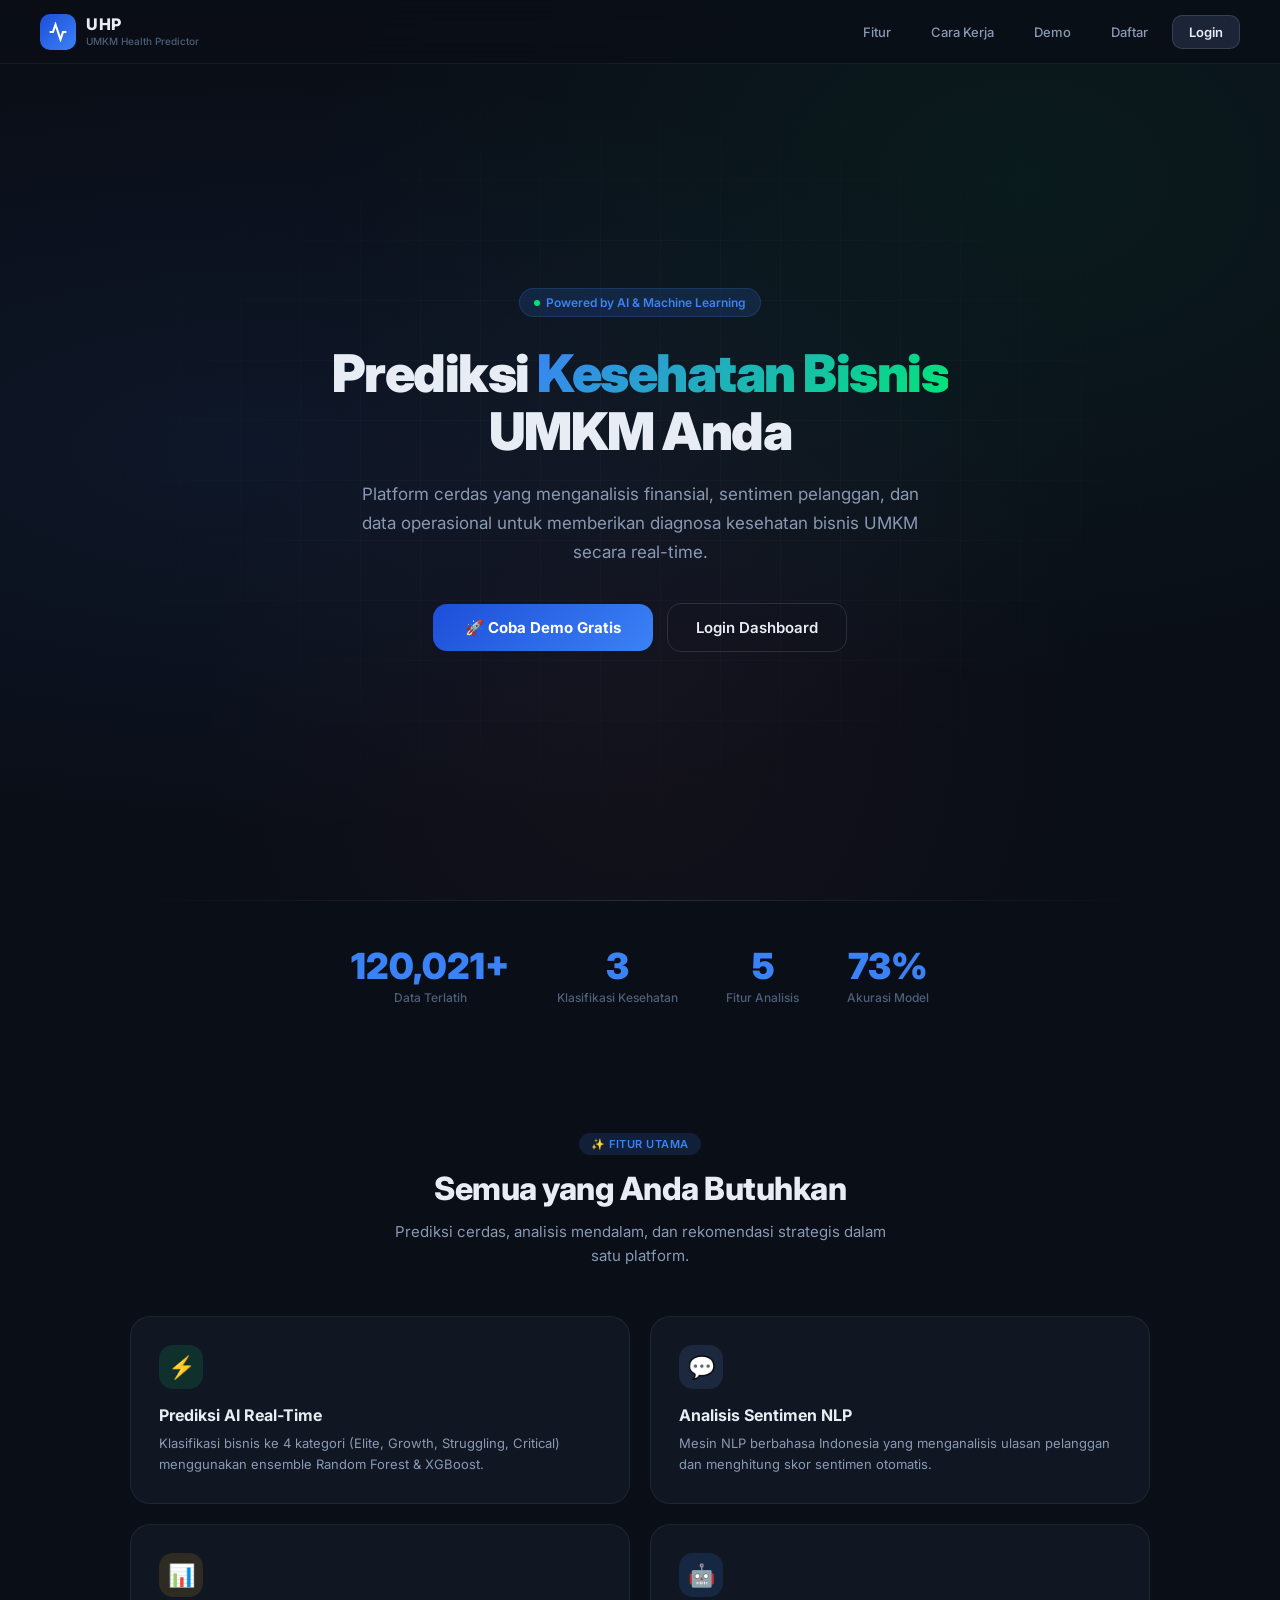
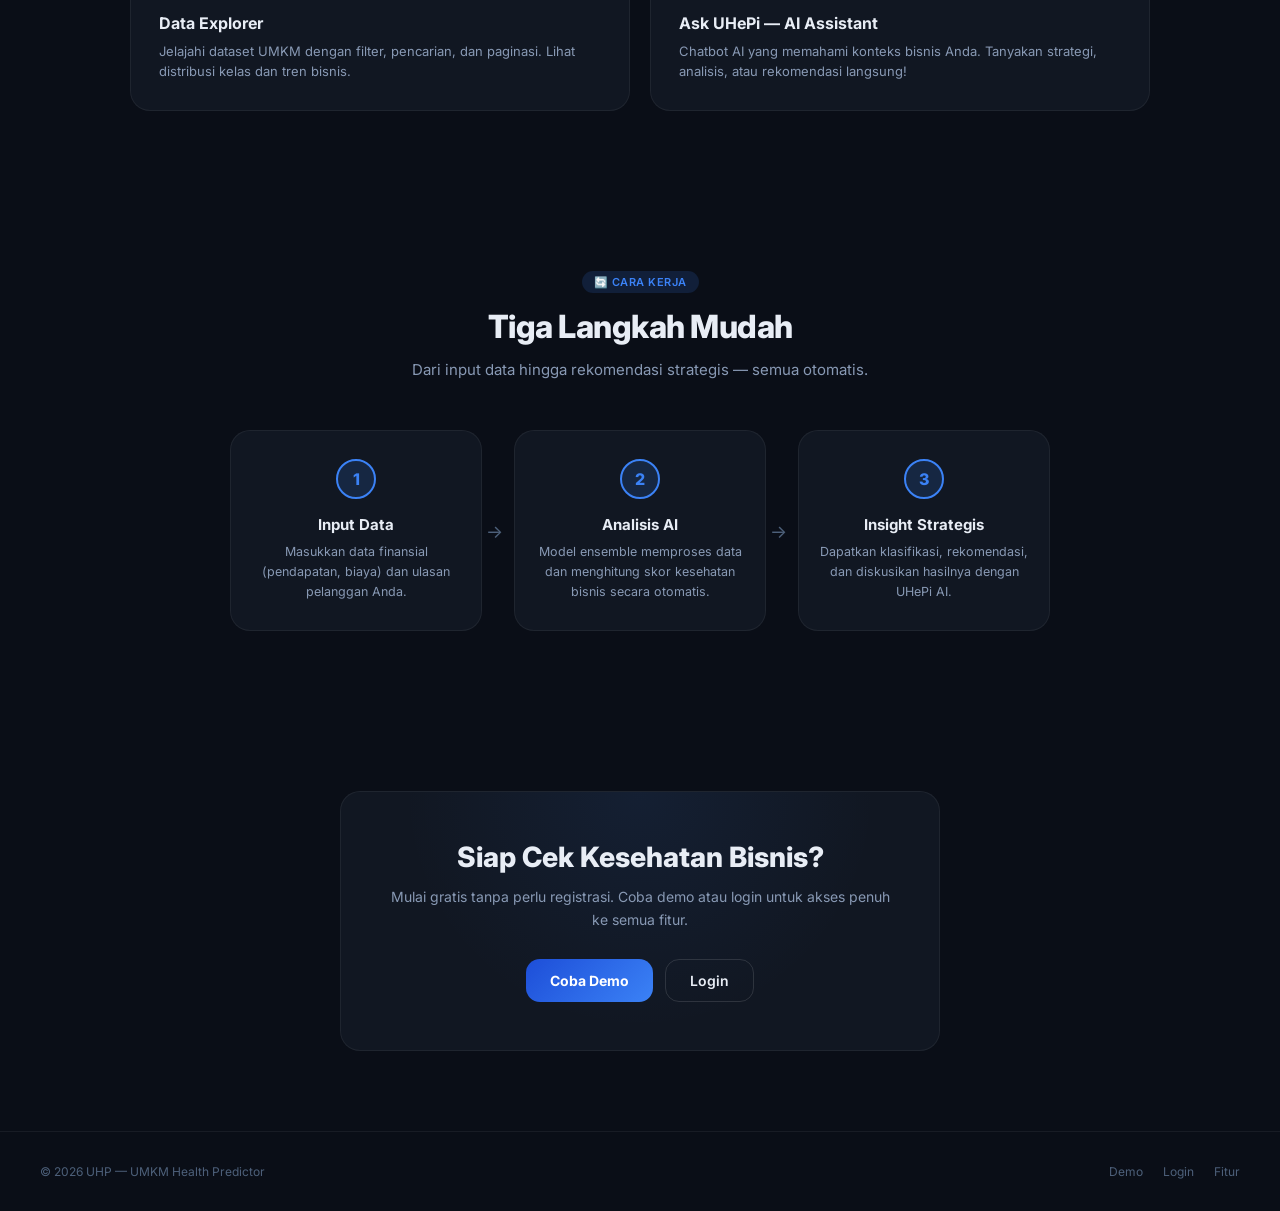
==== commit 9d290c86: "feat: update from ghifary branch - CSV input, register, chatbot gemini-2.5-flash" ====
--- a/index.html
+++ b/index.html
@@ -29,6 +29,7 @@
       <a href="#features">Fitur</a>
       <a href="#how-it-works">Cara Kerja</a>
       <a href="demo.html">Demo</a>
+      <a href="register.html" style="color: var(--text-secondary); transition: var(--transition);">Daftar</a>
       <a href="login.html" class="nav-login">Login</a>
     </div>
   </nav>
--- a/css/landing.css
+++ b/css/landing.css
@@ -434,10 +434,11 @@
 .footer-links a { transition: var(--transition); }
 .footer-links a:hover { color: var(--text-primary); }
 
-/* --- Responsive --- */
 @media (max-width: 768px) {
-  .landing-nav { padding: 0 20px; }
+  .landing-nav { padding: 0 12px; }
   .nav-brand-sub { display: none; }
+  .nav-links { gap: 4px; }
+  .nav-links a { padding: 6px 10px; font-size: 11.5px; }
 
   .hero { padding: 80px 20px 40px; min-height: auto; }
   .hero-title { font-size: 32px; }
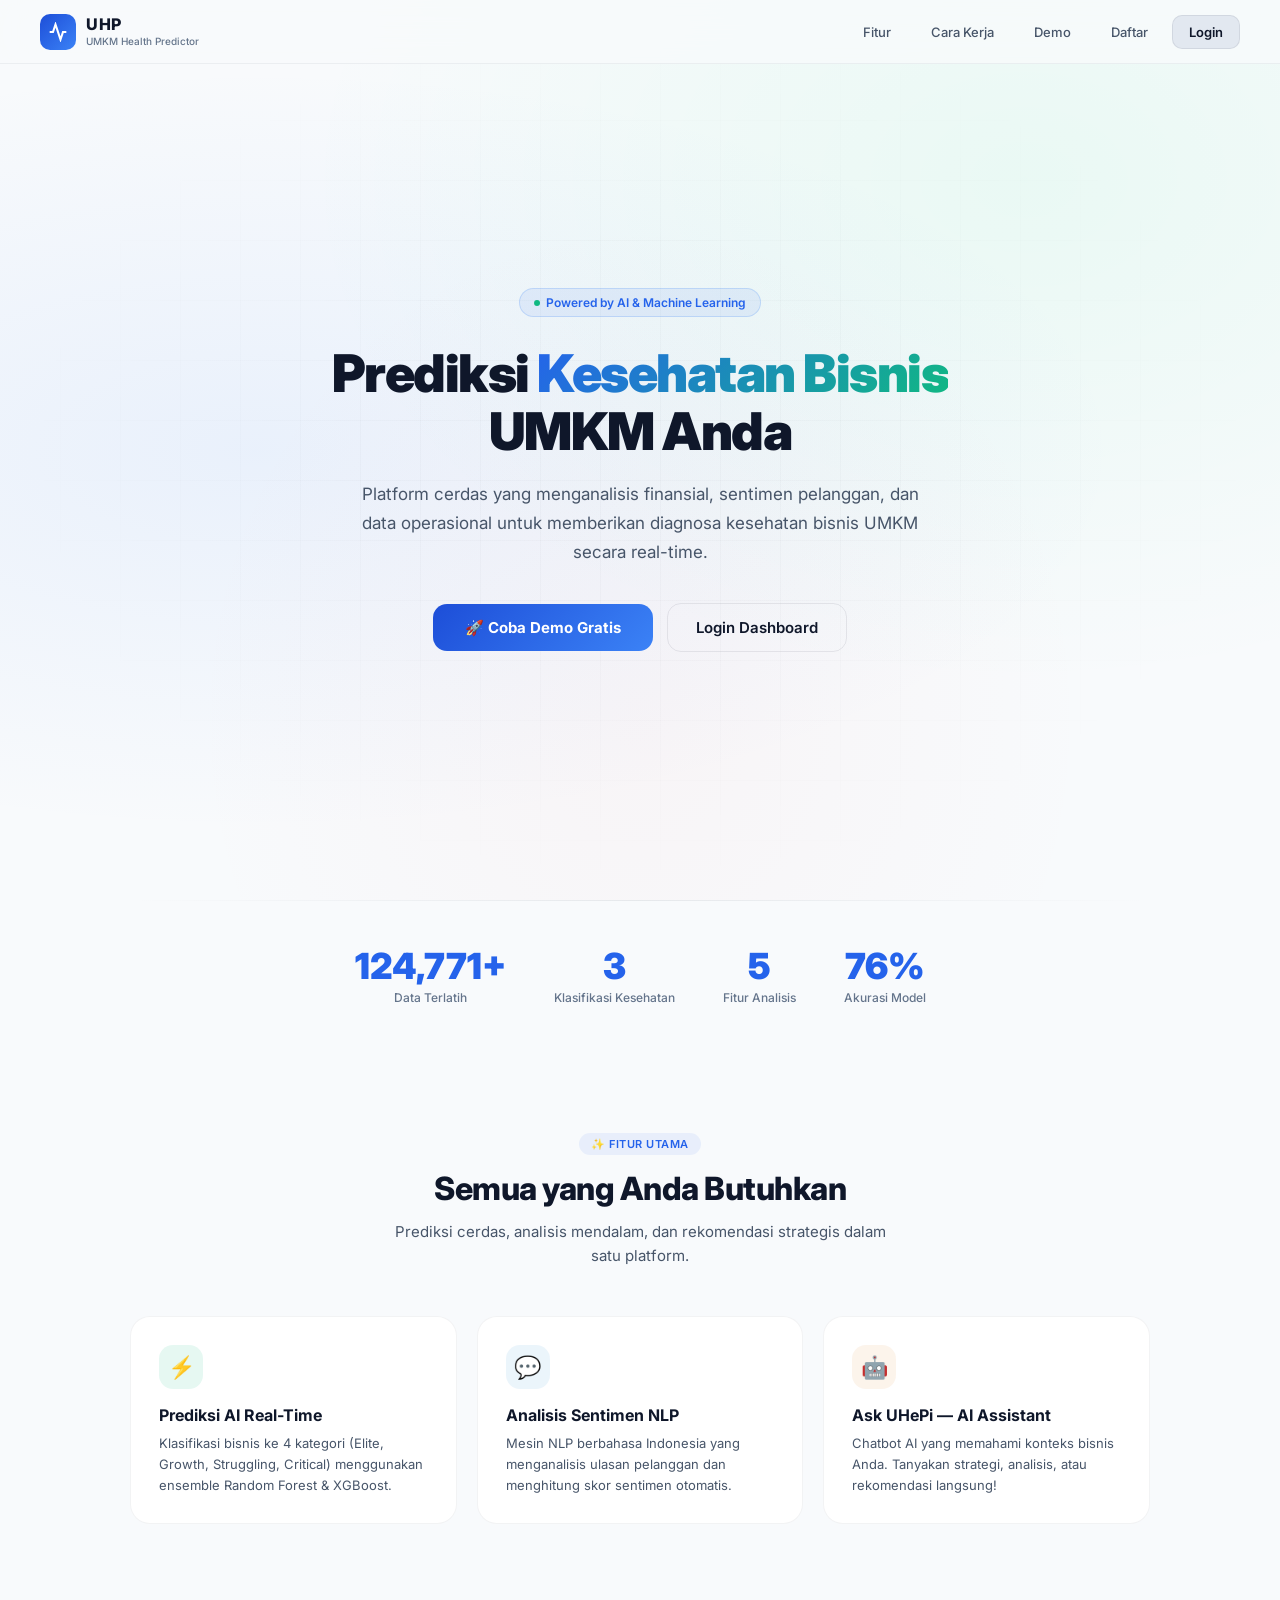
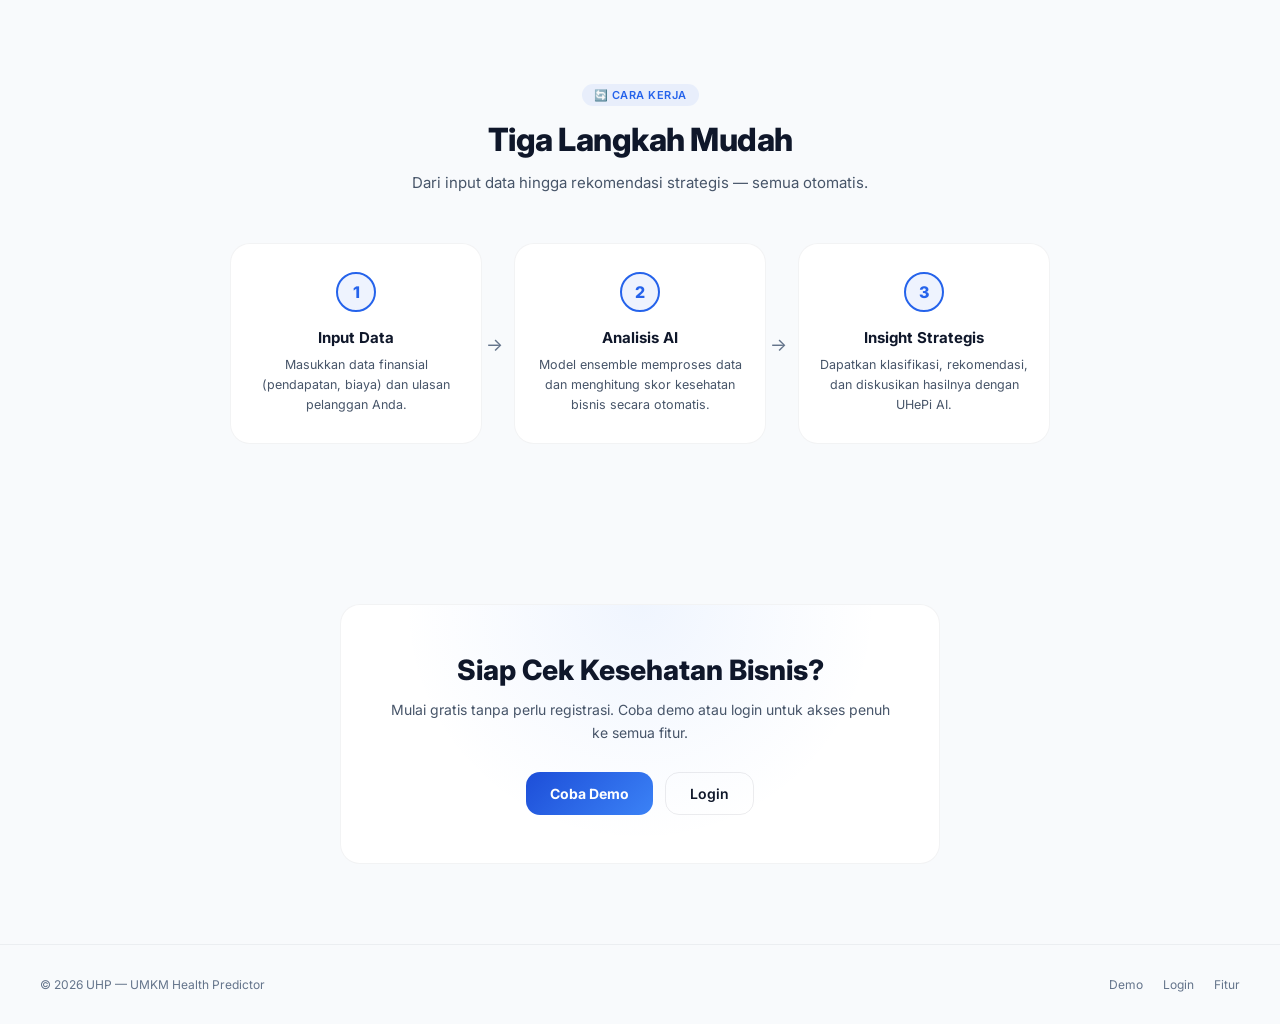
==== commit 5ef6b0df: "feat: remove data explorer, implement premium light theme, and fix ML thresholds" ====
--- a/index.html
+++ b/index.html
@@ -99,11 +99,7 @@
         <h3 class="feature-title">Analisis Sentimen NLP</h3>
         <p class="feature-desc">Mesin NLP berbahasa Indonesia yang menganalisis ulasan pelanggan dan menghitung skor sentimen otomatis.</p>
       </div>
-      <div class="feature-card">
-        <div class="feature-icon">📊</div>
-        <h3 class="feature-title">Data Explorer</h3>
-        <p class="feature-desc">Jelajahi dataset UMKM dengan filter, pencarian, dan paginasi. Lihat distribusi kelas dan tren bisnis.</p>
-      </div>
+
       <div class="feature-card">
         <div class="feature-icon">🤖</div>
         <h3 class="feature-title">Ask UHePi — AI Assistant</h3>
--- a/css/shared.css
+++ b/css/shared.css
@@ -5,40 +5,40 @@
 
 /* --- Tokens & Variables --- */
 :root {
-  --bg-base: #0a0e17;
-  --bg-panel: #111722;
-  --bg-surface: #161d2d;
-  --bg-elevated: #1c2538;
-  --bg-hover: #212d42;
+  --bg-base: #f8fafc;
+  --bg-panel: #ffffff;
+  --bg-surface: #f1f5f9;
+  --bg-elevated: #e2e8f0;
+  --bg-hover: #cbd5e1;
 
-  --border-subtle: rgba(255,255,255,0.06);
-  --border-strong: rgba(255,255,255,0.12);
+  --border-subtle: rgba(15, 23, 42, 0.05);
+  --border-strong: rgba(15, 23, 42, 0.08);
 
-  --text-primary: #e8edf5;
-  --text-secondary: #8899b4;
-  --text-muted: #4d607a;
-  --text-inverse: #0a0e17;
+  --text-primary: #0f172a;
+  --text-secondary: #475569;
+  --text-muted: #64748b;
+  --text-inverse: #ffffff;
 
-  --accent-brand: #3b82f6;
-  --accent-brand-dim: rgba(59, 130, 246, 0.15);
-  --accent-brand-glow: rgba(59, 130, 246, 0.4);
+  --accent-brand: #2563eb;
+  --accent-brand-dim: rgba(37, 99, 235, 0.08);
+  --accent-brand-glow: rgba(37, 99, 235, 0.2);
 
   /* Status Colors */
-  --elite: #00e676;
-  --elite-dim: rgba(0, 230, 118, 0.12);
-  --elite-glow: rgba(0, 230, 118, 0.4);
+  --elite: #10b981;
+  --elite-dim: rgba(16, 185, 129, 0.1);
+  --elite-glow: rgba(16, 185, 129, 0.25);
 
-  --growth: #60a5fa;
-  --growth-dim: rgba(96, 165, 250, 0.12);
-  --growth-glow: rgba(96, 165, 250, 0.4);
+  --growth: #0284c7;
+  --growth-dim: rgba(2, 132, 199, 0.08);
+  --growth-glow: rgba(2, 132, 199, 0.2);
 
-  --struggling: #fbbf24;
-  --struggling-dim: rgba(251, 191, 36, 0.12);
-  --struggling-glow: rgba(251, 191, 36, 0.4);
+  --struggling: #d97706;
+  --struggling-dim: rgba(217, 119, 6, 0.08);
+  --struggling-glow: rgba(217, 119, 6, 0.25);
 
-  --critical: #f87171;
-  --critical-dim: rgba(248, 113, 113, 0.12);
-  --critical-glow: rgba(248, 113, 113, 0.4);
+  --critical: #dc2626;
+  --critical-dim: rgba(220, 38, 38, 0.08);
+  --critical-glow: rgba(220, 38, 38, 0.25);
 
   --radius-sm: 6px;
   --radius-md: 10px;
@@ -46,8 +46,8 @@
   --radius-xl: 20px;
 
   --font: 'Inter', -apple-system, BlinkMacSystemFont, sans-serif;
-  --shadow-card: 0 4px 24px rgba(0,0,0,0.4);
-  --shadow-glow: 0 0 32px;
+  --shadow-card: 0 10px 30px -5px rgba(15, 23, 42, 0.08), 0 4px 12px -4px rgba(15, 23, 42, 0.03);
+  --shadow-glow: 0 0 24px;
   --transition: all 0.2s cubic-bezier(0.4,0,0.2,1);
 }
 
@@ -90,11 +90,12 @@
 
 /* --- Glassmorphism Card --- */
 .glass-card {
-  background: rgba(17, 23, 34, 0.7);
+  background: rgba(255, 255, 255, 0.75);
   backdrop-filter: blur(20px);
   -webkit-backdrop-filter: blur(20px);
   border: 1px solid var(--border-strong);
   border-radius: var(--radius-xl);
+  box-shadow: var(--shadow-card);
 }
 
 /* --- Common Button --- */
--- a/css/landing.css
+++ b/css/landing.css
@@ -14,7 +14,7 @@
   justify-content: space-between;
   padding: 0 40px;
   height: 64px;
-  background: rgba(10, 14, 23, 0.8);
+  background: rgba(248, 250, 252, 0.8);
   backdrop-filter: blur(20px);
   -webkit-backdrop-filter: blur(20px);
   border-bottom: 1px solid var(--border-subtle);
@@ -22,8 +22,8 @@
 }
 
 .landing-nav.scrolled {
-  background: rgba(10, 14, 23, 0.95);
-  box-shadow: 0 4px 20px rgba(0,0,0,0.3);
+  background: rgba(255, 255, 255, 0.95);
+  box-shadow: 0 4px 20px rgba(15, 23, 42, 0.05);
 }
 
 .nav-brand {
@@ -112,8 +112,8 @@
   position: absolute;
   inset: 0;
   background-image:
-    linear-gradient(rgba(255,255,255,0.02) 1px, transparent 1px),
-    linear-gradient(90deg, rgba(255,255,255,0.02) 1px, transparent 1px);
+    linear-gradient(rgba(15, 23, 42, 0.02) 1px, transparent 1px),
+    linear-gradient(90deg, rgba(15, 23, 42, 0.02) 1px, transparent 1px);
   background-size: 60px 60px;
   pointer-events: none;
   mask-image: radial-gradient(ellipse at center, black 30%, transparent 70%);
@@ -157,7 +157,7 @@
   opacity: 0;
 }
 .hero-title .gradient-text {
-  background: linear-gradient(135deg, #3b82f6, #00e676, #60a5fa);
+  background: linear-gradient(135deg, #2563eb, #10b981, #0284c7);
   background-size: 200% 200%;
   -webkit-background-clip: text;
   background-clip: text;
@@ -258,7 +258,7 @@
 
 .features-grid {
   display: grid;
-  grid-template-columns: repeat(2, 1fr);
+  grid-template-columns: repeat(auto-fit, minmax(280px, 1fr));
   gap: 20px;
 }
 
@@ -274,7 +274,7 @@
 .feature-card:hover {
   border-color: var(--border-strong);
   transform: translateY(-4px);
-  box-shadow: 0 12px 40px rgba(0,0,0,0.3);
+  box-shadow: 0 12px 40px rgba(15, 23, 42, 0.08);
 }
 .feature-card::before {
   content: '';
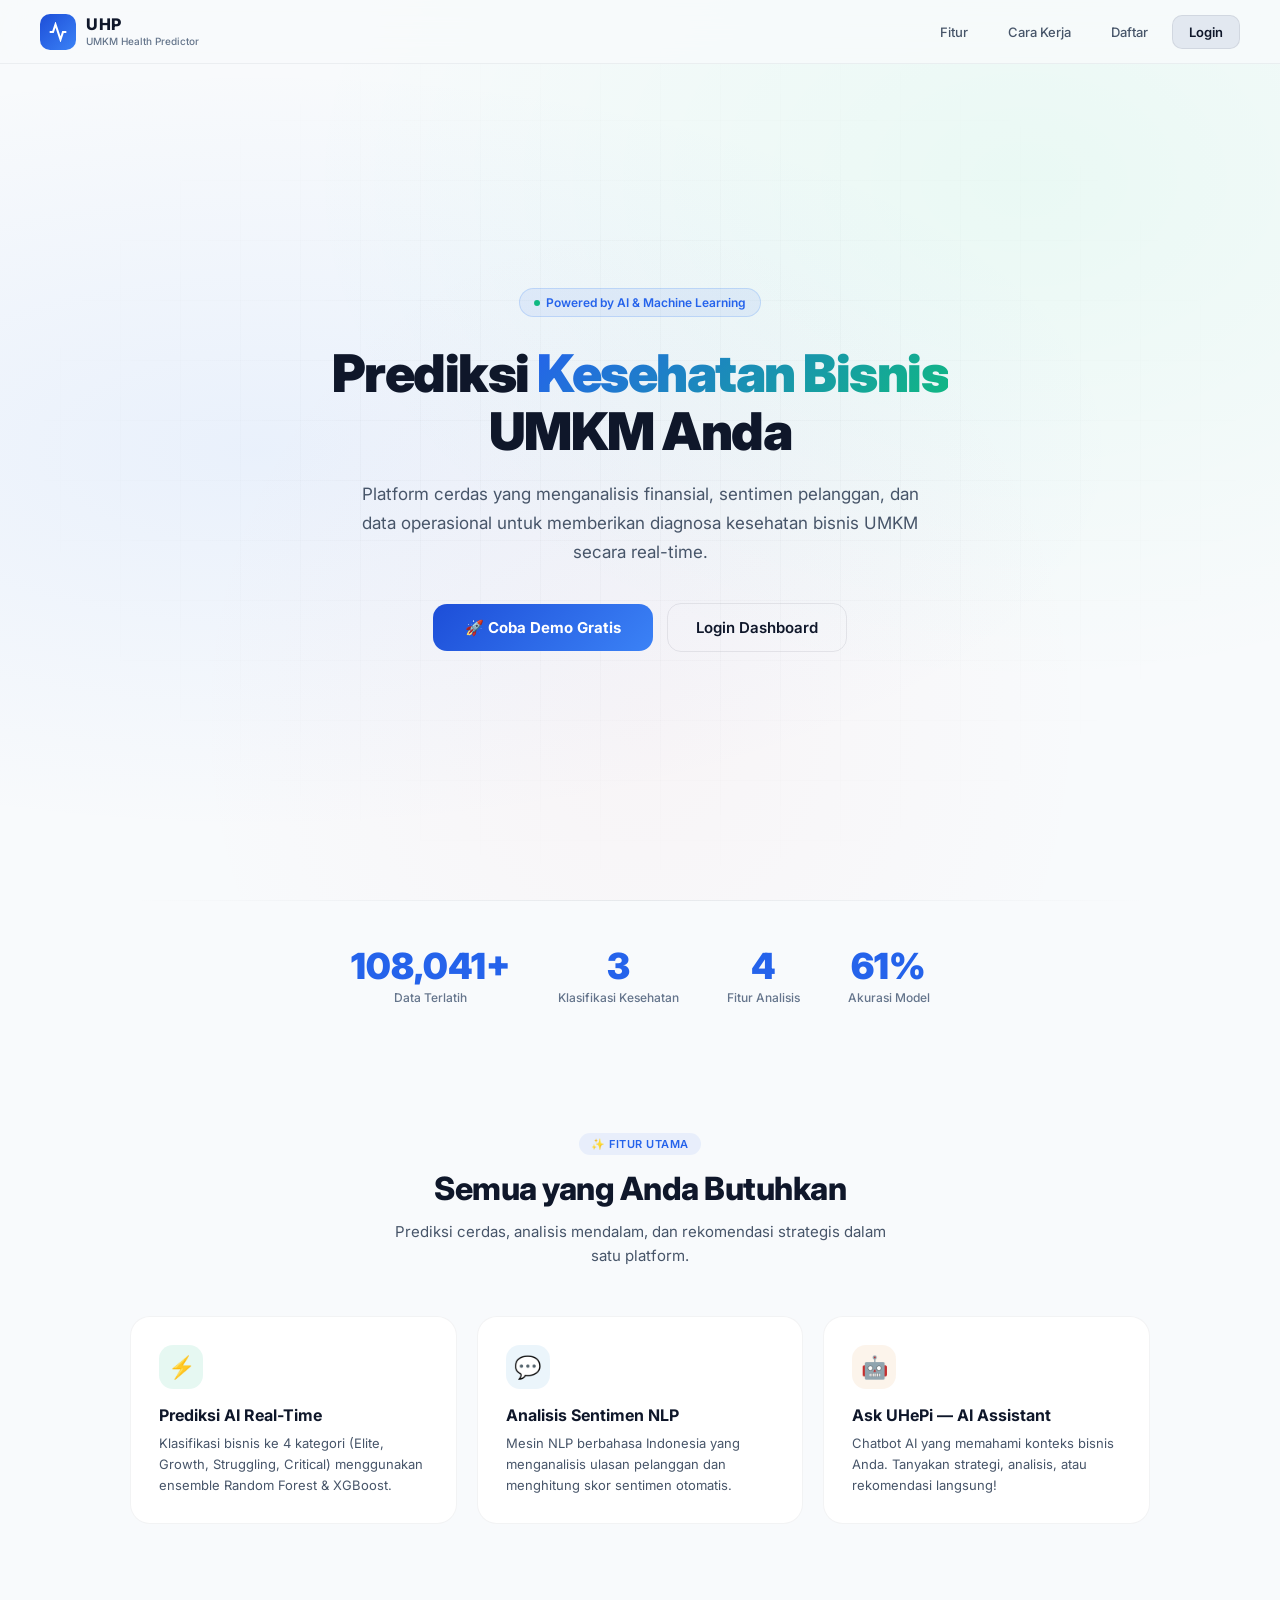
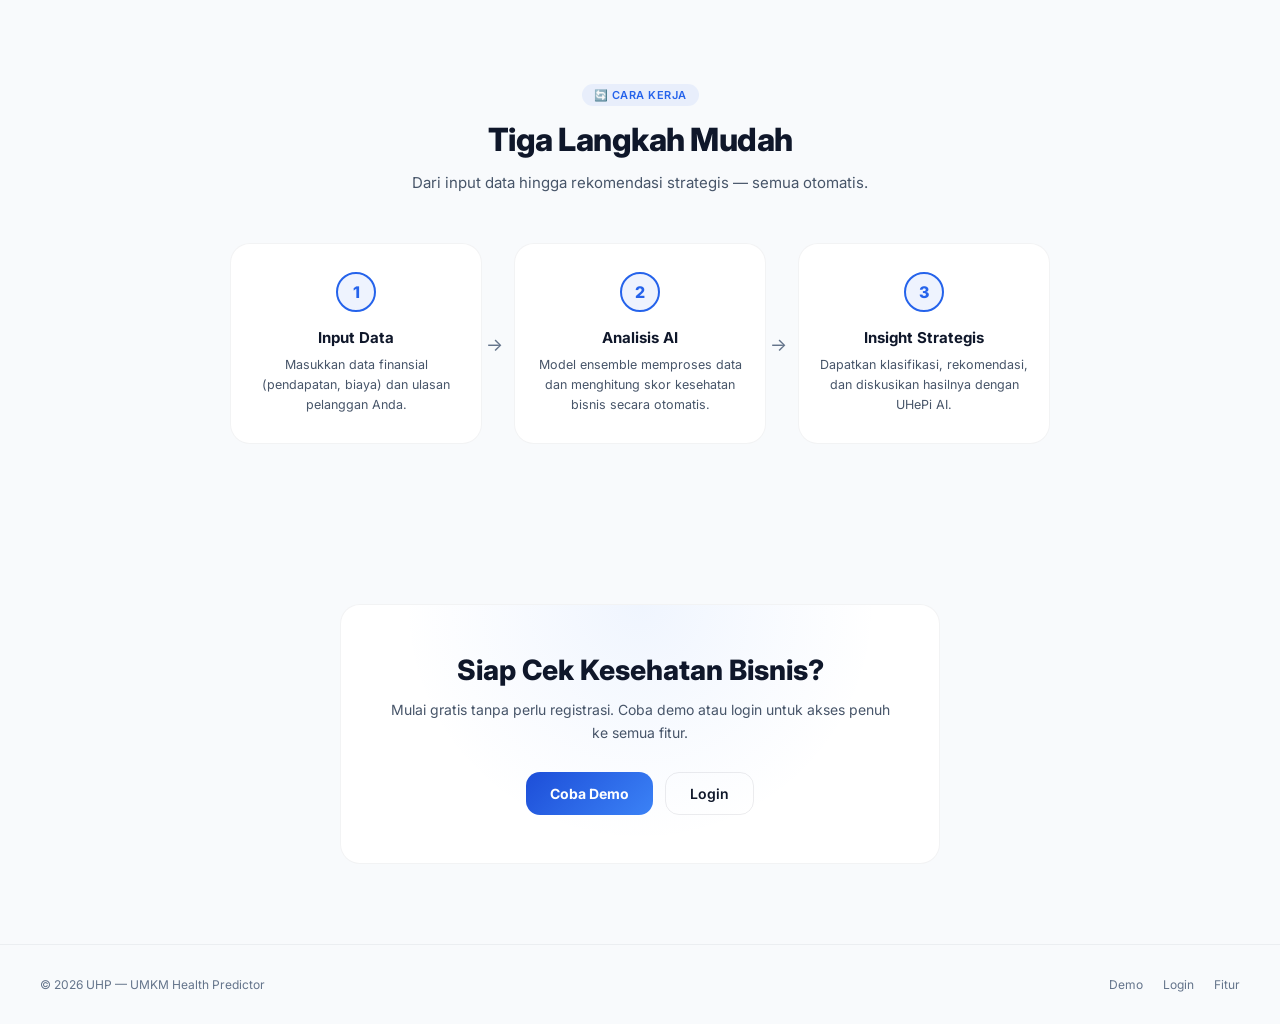
==== commit 91a09a73: "feat: add monthly history details accordion and remove demo link from header" ====
--- a/index.html
+++ b/index.html
@@ -28,7 +28,6 @@
     <div class="nav-links">
       <a href="#features">Fitur</a>
       <a href="#how-it-works">Cara Kerja</a>
-      <a href="demo.html">Demo</a>
       <a href="register.html" style="color: var(--text-secondary); transition: var(--transition);">Daftar</a>
       <a href="login.html" class="nav-login">Login</a>
     </div>
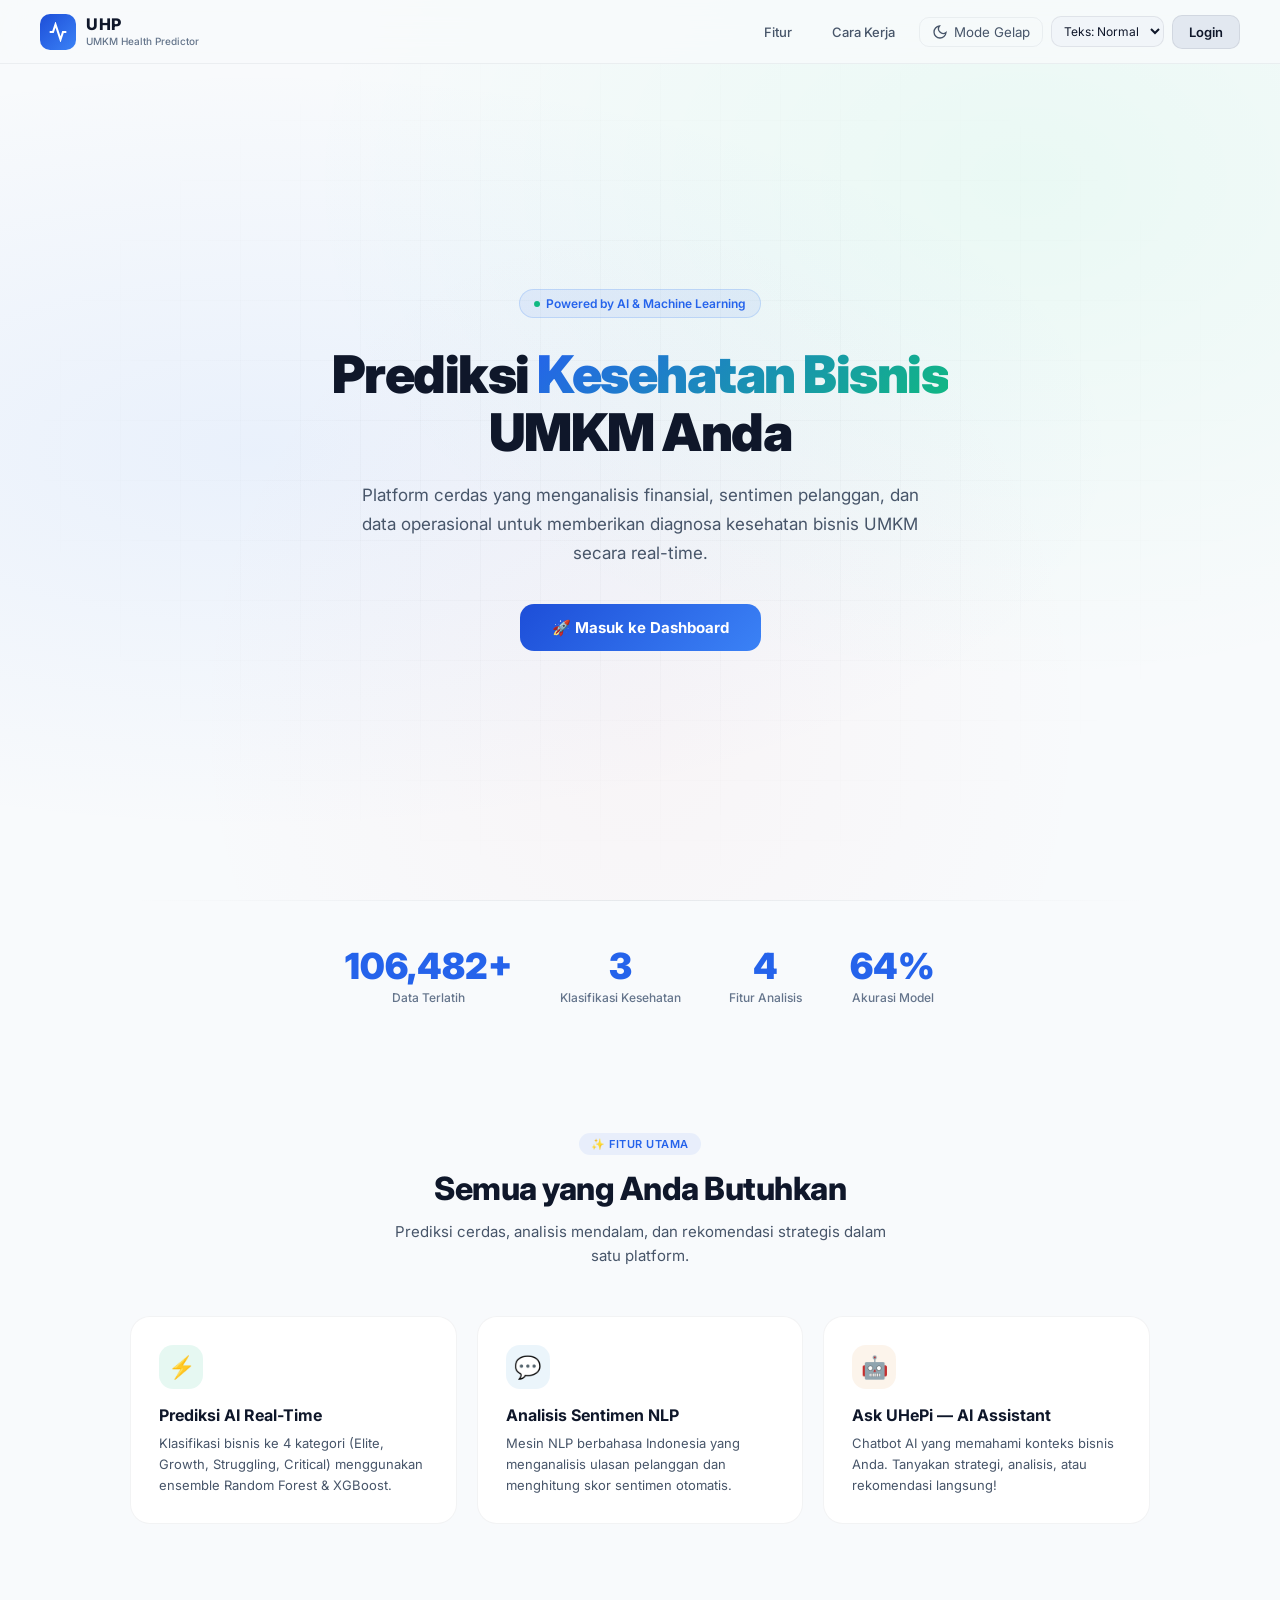
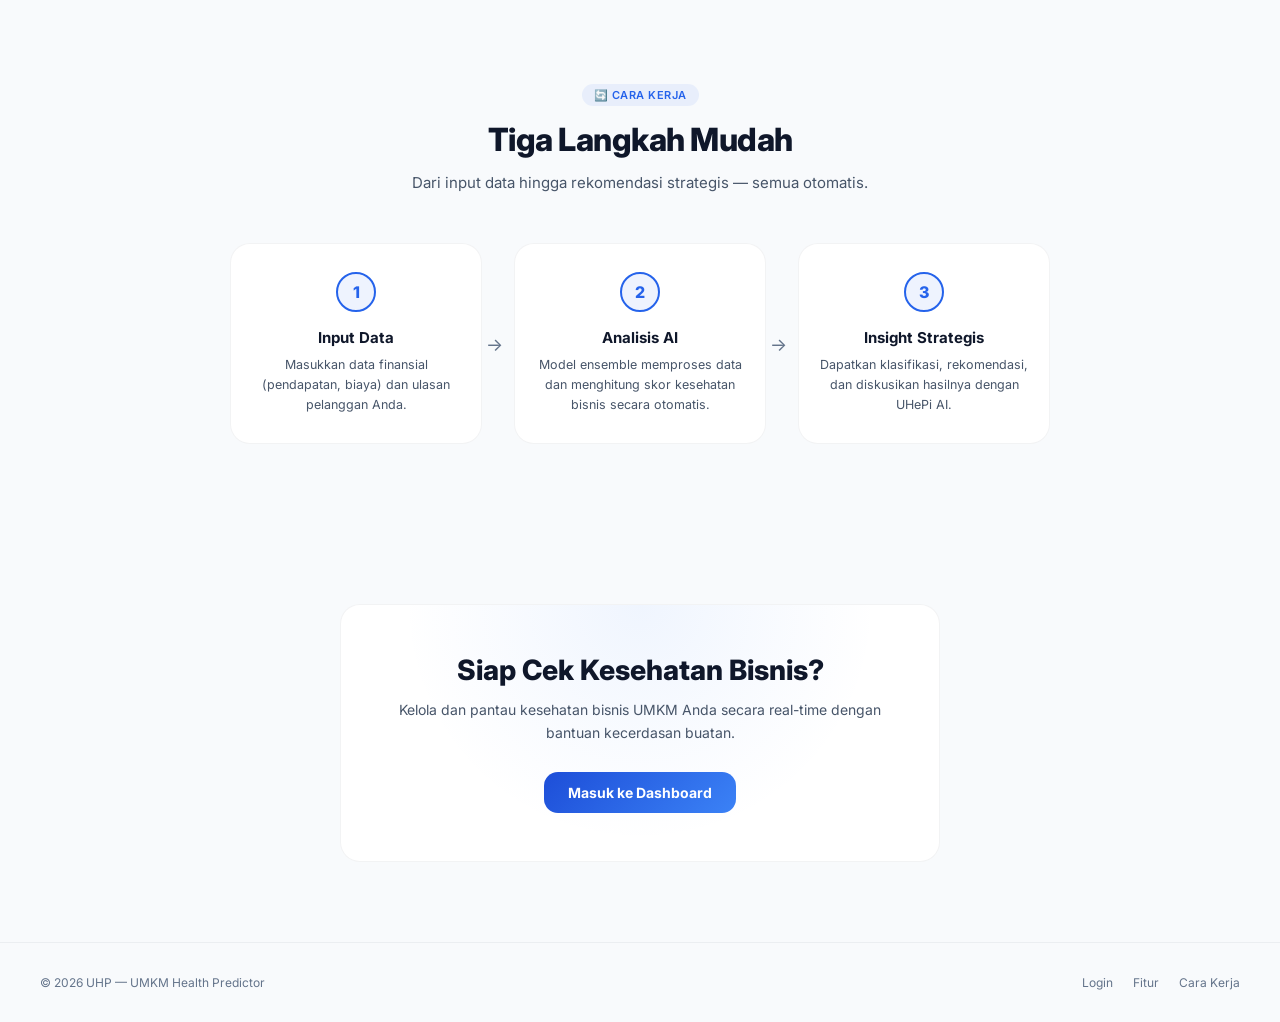
==== commit 69555a27: "feat: implement Netlify serverless chat function, modularize dashboard logic, and add infrastructure" ====
--- a/index.html
+++ b/index.html
@@ -10,6 +10,7 @@
   <link href="https://fonts.googleapis.com/css2?family=Inter:wght@300;400;500;600;700;800;900&display=swap" rel="stylesheet" />
   <link rel="stylesheet" href="css/shared.css" />
   <link rel="stylesheet" href="css/landing.css" />
+  <script src="js/accessibility.js"></script>
 </head>
 <body>
   <!-- Navigation -->
@@ -28,7 +29,17 @@
     <div class="nav-links">
       <a href="#features">Fitur</a>
       <a href="#how-it-works">Cara Kerja</a>
-      <a href="register.html" style="color: var(--text-secondary); transition: var(--transition);">Daftar</a>
+      
+      <!-- Theme & Accessibility Toggles -->
+      <button class="nav-btn theme-toggle-btn" onclick="toggleTheme()" aria-label="Toggle Theme" style="padding: 6px 12px; background: transparent; border: 1px solid var(--border-subtle); border-radius: var(--radius-md); color: var(--text-secondary); display: flex; align-items: center; gap: 6px;">
+        <svg width="14" height="14" viewBox="0 0 24 24" fill="none" stroke="currentColor" stroke-width="2"><path d="M21 12.79A9 9 0 1 1 11.21 3 7 7 0 0 0 21 12.79z"/></svg>
+      </button>
+      
+      <select class="font-size-select" onchange="setFontSize(this.value)" aria-label="Ukuran Teks" style="padding: 6px 8px; background: var(--bg-surface); border: 1px solid var(--border-strong); border-radius: var(--radius-md); color: var(--text-primary); font-family: var(--font); font-size: 12px; cursor: pointer; outline: none;">
+        <option value="normal">Teks: Normal</option>
+        <option value="large">Teks: Besar</option>
+      </select>
+      
       <a href="login.html" class="nav-login">Login</a>
     </div>
   </nav>
@@ -49,11 +60,8 @@
         Platform cerdas yang menganalisis finansial, sentimen pelanggan, dan data operasional untuk memberikan diagnosa kesehatan bisnis UMKM secara real-time.
       </p>
       <div class="hero-cta">
-        <a href="demo.html" class="btn-primary">
-          <span>🚀 Coba Demo Gratis</span>
-        </a>
-        <a href="login.html" class="btn-secondary">
-          Login Dashboard
+        <a href="login.html" class="btn-primary">
+          <span>🚀 Masuk ke Dashboard</span>
         </a>
       </div>
     </div>
@@ -140,10 +148,9 @@
   <section class="cta-section">
     <div class="cta-card">
       <h2 class="cta-title">Siap Cek Kesehatan Bisnis?</h2>
-      <p class="cta-desc">Mulai gratis tanpa perlu registrasi. Coba demo atau login untuk akses penuh ke semua fitur.</p>
+      <p class="cta-desc">Kelola dan pantau kesehatan bisnis UMKM Anda secara real-time dengan bantuan kecerdasan buatan.</p>
       <div class="cta-buttons">
-        <a href="demo.html" class="btn-primary"><span>Coba Demo</span></a>
-        <a href="login.html" class="btn-secondary">Login</a>
+        <a href="login.html" class="btn-primary"><span>Masuk ke Dashboard</span></a>
       </div>
     </div>
   </section>
@@ -152,9 +159,9 @@
   <footer class="landing-footer">
     <span>© 2026 UHP — UMKM Health Predictor</span>
     <div class="footer-links">
-      <a href="demo.html">Demo</a>
       <a href="login.html">Login</a>
       <a href="#features">Fitur</a>
+      <a href="#how-it-works">Cara Kerja</a>
     </div>
   </footer>
 
--- a/css/shared.css
+++ b/css/shared.css
@@ -191,3 +191,68 @@
 @media (max-width: 480px) {
   html { font-size: 12px; }
 }
+
+/* --- Dark Theme Variables --- */
+:root.dark-theme {
+  --bg-base: #0b0f19;
+  --bg-panel: #151f32;
+  --bg-surface: #1e293b;
+  --bg-elevated: #2e3f5a;
+  --bg-hover: #3d5275;
+
+  --border-subtle: rgba(255, 255, 255, 0.05);
+  --border-strong: rgba(255, 255, 255, 0.1);
+
+  --text-primary: #f8fafc;
+  --text-secondary: #cbd5e1;
+  --text-muted: #889bb5;
+  --text-inverse: #0b0f19;
+
+  --accent-brand: #3b82f6;
+  --accent-brand-dim: rgba(59, 130, 246, 0.15);
+  --accent-brand-glow: rgba(59, 130, 246, 0.3);
+
+  --shadow-card: 0 10px 30px -5px rgba(0, 0, 0, 0.4), 0 4px 12px -4px rgba(0, 0, 0, 0.25);
+  
+  --elite: #34d399;
+  --elite-dim: rgba(52, 211, 153, 0.15);
+  --growth: #38bdf8;
+  --growth-dim: rgba(56, 189, 248, 0.12);
+  --struggling: #fbbf24;
+  --struggling-dim: rgba(251, 191, 36, 0.15);
+  --critical: #f87171;
+  --critical-dim: rgba(248, 113, 113, 0.15);
+}
+
+:root.dark-theme .glass-card {
+  background: rgba(21, 31, 50, 0.8);
+  border-color: rgba(255, 255, 255, 0.08);
+}
+
+/* --- Accessibility Font Size Scaling --- */
+:root.font-large body {
+  font-size: 15px;
+}
+:root.font-large .brand-name { font-size: 18px !important; }
+:root.font-large .brand-sub { font-size: 12px !important; }
+:root.font-large .nav-btn { font-size: 14.5px !important; }
+:root.font-large .sidebar-title { font-size: 17px !important; }
+:root.font-large .sidebar-desc { font-size: 13.5px !important; }
+:root.font-large .form-label { font-size: 14px !important; }
+:root.font-large .form-input, :root.font-large .form-textarea { font-size: 15px !important; }
+:root.font-large .btn-primary, :root.font-large .btn-secondary, :root.font-large .analyze-btn { font-size: 15px !important; }
+:root.font-large .metric-num, :root.font-large .metric-value { font-size: 26px !important; }
+:root.font-large .metric-label { font-size: 13px !important; }
+:root.font-large .chat-card-text { font-size: 14.5px !important; }
+:root.font-large table th { font-size: 13.5px !important; }
+:root.font-large table td { font-size: 13.5px !important; }
+:root.font-large p, :root.font-large span, :root.font-large li, :root.font-large div {
+  /* Scale general text elements slightly */
+  line-height: 1.6;
+}
+
+/* Smooth Transition for Theme Switches */
+body, .glass-card, .sidebar, .app-header, .metric-card, .chart-card, .insights-card, .mybiz-profile, .mybiz-history, .mybiz-review, input, button, select, textarea {
+  transition: background 0.3s ease, background-color 0.3s ease, border-color 0.3s ease, color 0.3s ease, box-shadow 0.3s ease;
+}
+
